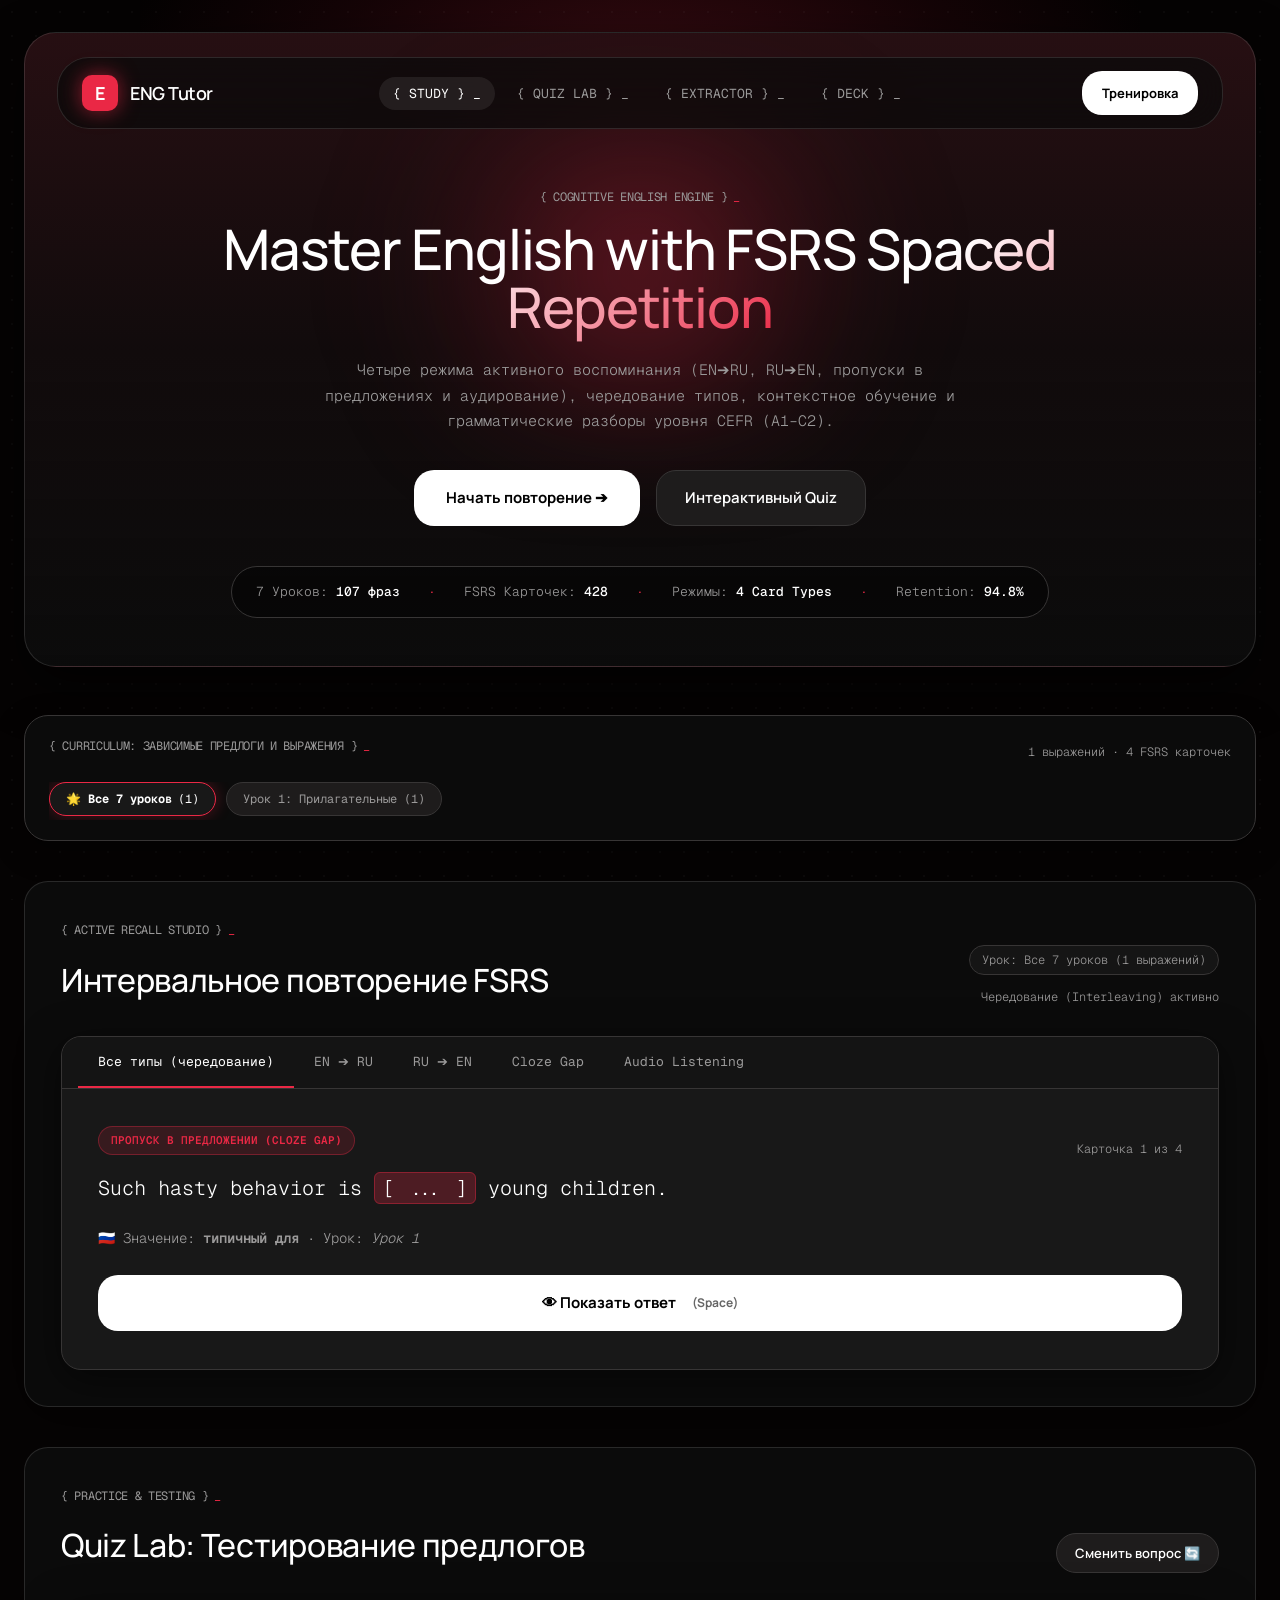
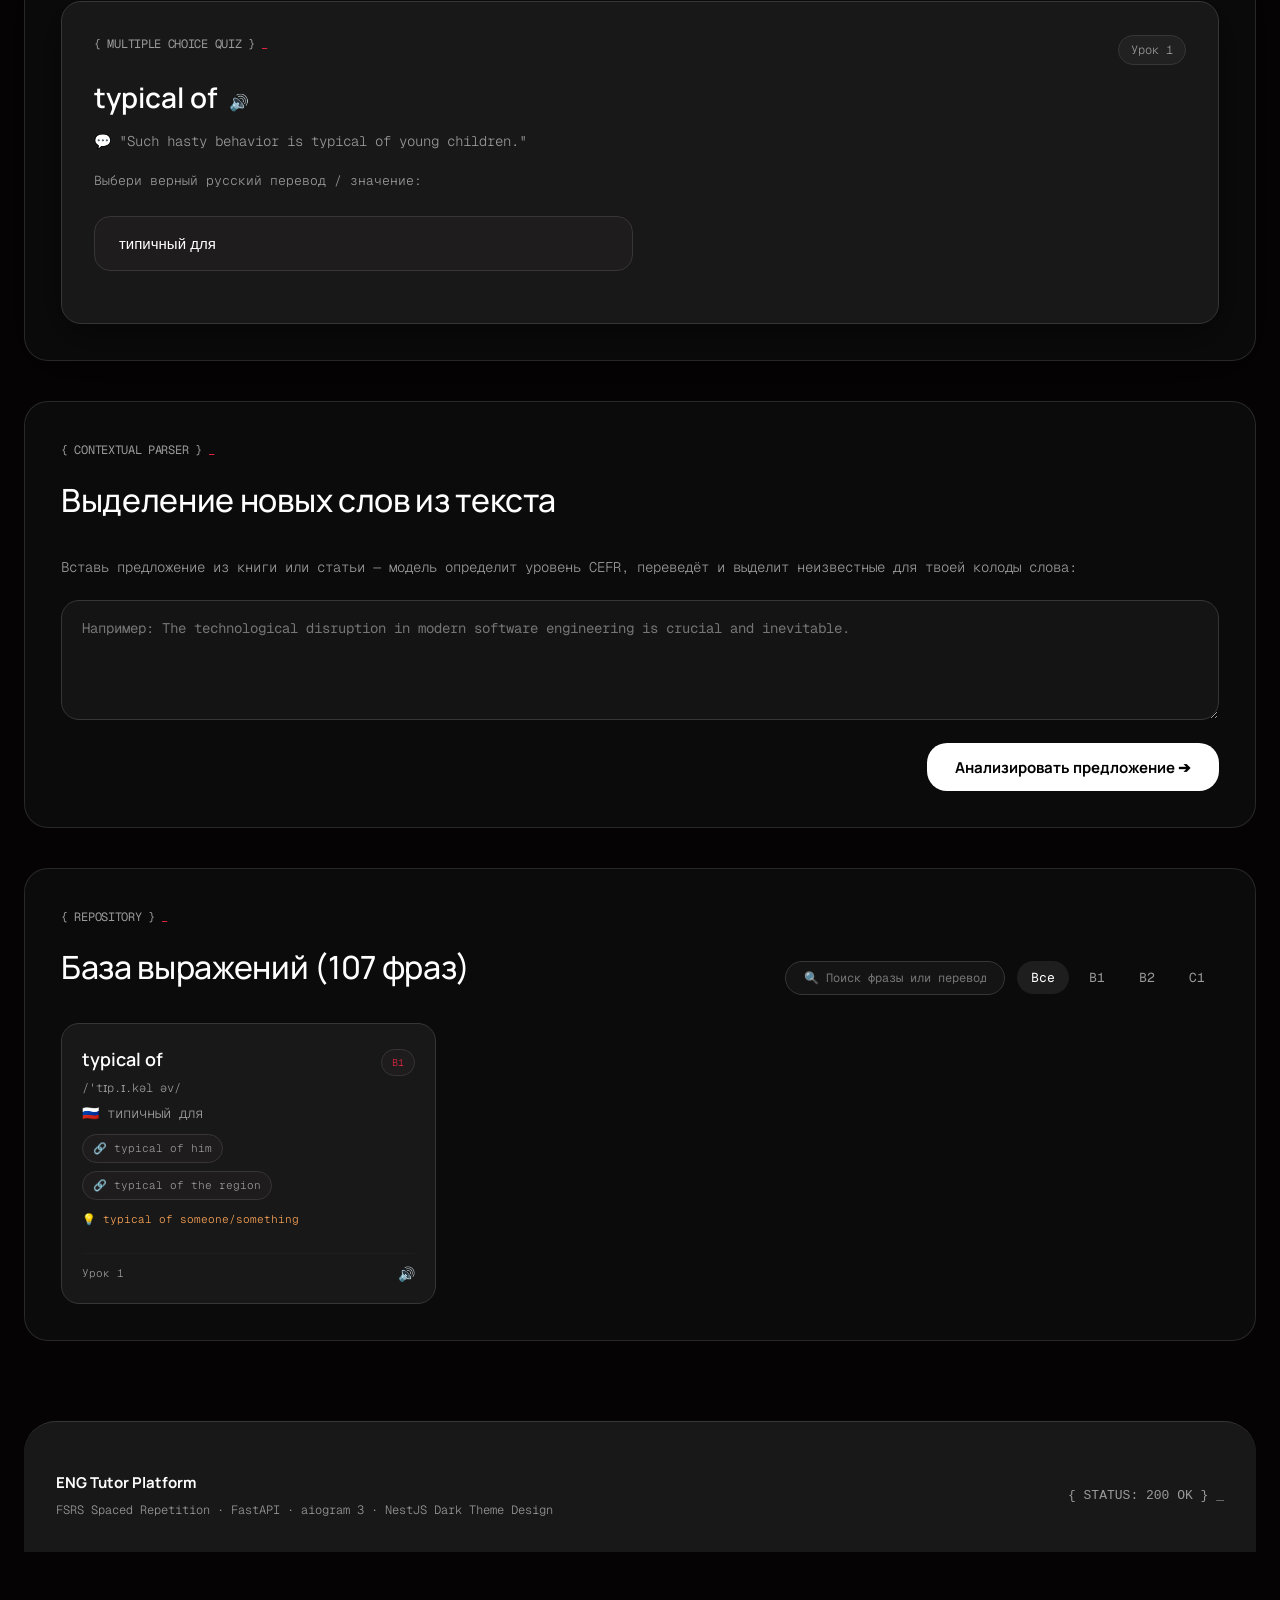
==== app/web/index.html @ 4f8806bf "feat: complete ENG Tutor platform with FSRS, NestJS UI, 7 lessons, and deployment configs" ====
<!DOCTYPE html>
<html lang="ru">
<head>
  <meta charset="UTF-8">
  <meta name="viewport" content="width=device-width, initial-scale=1.0">
  <title>ENG Tutor — Spaced Repetition & Cognitive AI</title>
  <link rel="stylesheet" href="style.css">
</head>
<body>
  <div class="noise-overlay"></div>
  <div class="ambient-glow"></div>

  <div class="page-container">
    <!-- Hero Frame -->
    <header class="hero-frame">
      <div class="hero-glow-orb"></div>

      <!-- Floating Glass Nav Bar -->
      <nav class="glass-nav">
        <a href="#" class="nav-brand">
          <div class="brand-icon">E</div>
          <span class="brand-title">ENG Tutor</span>
        </a>
        <ul class="nav-links">
          <li><button class="nav-link-btn active" onclick="scrollToSection('studySection')">{ STUDY } _</button></li>
          <li><button class="nav-link-btn" onclick="scrollToSection('quizSection')">{ QUIZ LAB } _</button></li>
          <li><button class="nav-link-btn" onclick="scrollToSection('extractorSection')">{ EXTRACTOR } _</button></li>
          <li><button class="nav-link-btn" onclick="scrollToSection('deckSection')">{ DECK } _</button></li>
        </ul>
        <a href="#studySection" class="btn-primary" style="height: 44px; padding: 0 20px; font-size: 13px;">
          Тренировка
        </a>
      </nav>

      <!-- Hero Header Content -->
      <div class="hero-content">
        <div class="eyebrow">{ COGNITIVE ENGLISH ENGINE } <span class="eyebrow-cursor">_</span></div>
        <h1 class="hero-title">
          Master English with <span>FSRS Spaced Repetition</span>
        </h1>
        <p class="hero-subtitle">
          Четыре режима активного воспоминания (EN➔RU, RU➔EN, пропуски в предложениях и аудирование), 
          чередование типов, контекстное обучение и грамматические разборы уровня CEFR (A1–C2).
        </p>

        <div class="hero-actions">
          <a href="#studySection" class="btn-primary">Начать повторение ➔</a>
          <a href="#quizSection" class="btn-secondary">Интерактивный Quiz</a>
        </div>

        <!-- Real-time Stats Ticker -->
        <div class="hero-ticker">
          <span class="ticker-item">7 Уроков: <strong>107 фраз</strong></span>
          <span class="ticker-dot">·</span>
          <span class="ticker-item">FSRS Карточек: <strong>428</strong></span>
          <span class="ticker-dot">·</span>
          <span class="ticker-item">Режимы: <strong>4 Card Types</strong></span>
          <span class="ticker-dot">·</span>
          <span class="ticker-item">Retention: <strong>94.8%</strong></span>
        </div>
      </div>
    </header>

    <!-- CURRICULUM LESSON BAR -->
    <div class="lesson-bar-container">
      <div class="lesson-bar-header">
        <span class="eyebrow">{ CURRICULUM: ЗАВИСИМЫЕ ПРЕДЛОГИ И ВЫРАЖЕНИЯ } <span class="eyebrow-cursor">_</span></span>
        <span class="lesson-bar-summary" id="lessonSummaryCount">107 выражений · 428 карточек</span>
      </div>
      <div class="lesson-pills" id="lessonPillsContainer">
        <!-- Rendered dynamically by app.js -->
      </div>
    </div>

    <!-- SECTION 1: STUDY STUDIO (FSRS Active Recall) -->
    <section id="studySection" class="section-frame">
      <div class="section-header">
        <div>
          <div class="eyebrow">{ ACTIVE RECALL STUDIO } <span class="eyebrow-cursor">_</span></div>
          <h2 class="section-title">Интервальное повторение FSRS</h2>
        </div>
        <div style="text-align: right;">
          <div id="studyCurrentLessonBadge" class="study-lesson-badge">Урок: Все 7 уроков</div>
          <div style="font-size: 12px; color: var(--pewter-text);">Чередование (Interleaving) активно</div>
        </div>
      </div>

      <div class="studio-window">
        <div class="studio-tabs">
          <button class="studio-tab active" onclick="setCardTypeFilter('ALL')">Все типы (чередование)</button>
          <button class="studio-tab" onclick="setCardTypeFilter('en_ru')">EN ➔ RU</button>
          <button class="studio-tab" onclick="setCardTypeFilter('ru_en')">RU ➔ EN</button>
          <button class="studio-tab" onclick="setCardTypeFilter('cloze')">Cloze Gap</button>
          <button class="studio-tab" onclick="setCardTypeFilter('audio')">Audio Listening</button>
        </div>

        <div class="studio-body" id="studioCardContainer">
          <!-- Rendered dynamically by app.js -->
        </div>
      </div>
    </section>

    <!-- SECTION 2: QUIZ LAB -->
    <section id="quizSection" class="section-frame">
      <div class="section-header">
        <div>
          <div class="eyebrow">{ PRACTICE & TESTING } <span class="eyebrow-cursor">_</span></div>
          <h2 class="section-title">Quiz Lab: Тестирование предлогов</h2>
        </div>
        <div style="display: flex; gap: 10px; align-items: center;">
          <button class="btn-secondary" style="height: 40px; padding: 0 18px; font-size: 13px;" onclick="loadMultipleChoiceQuiz()">
            Сменить вопрос 🔄
          </button>
        </div>
      </div>

      <div class="studio-window" style="padding: 32px;" id="quizContainer">
        <!-- Rendered dynamically by app.js -->
      </div>
    </section>

    <!-- SECTION 3: SENTENCE VOCABULARY EXTRACTOR -->
    <section id="extractorSection" class="section-frame">
      <div class="section-header">
        <div>
          <div class="eyebrow">{ CONTEXTUAL PARSER } <span class="eyebrow-cursor">_</span></div>
          <h2 class="section-title">Выделение новых слов из текста</h2>
        </div>
      </div>

      <p style="color: var(--pewter-text); margin-bottom: 20px;">
        Вставь предложение из книги или статьи — модель определит уровень CEFR, переведёт и выделит неизвестные для твоей колоды слова:
      </p>

      <textarea id="sentenceInput" class="extractor-textarea" placeholder="Например: The technological disruption in modern software engineering is crucial and inevitable."></textarea>
      
      <div style="display: flex; justify-content: flex-end;">
        <button class="btn-primary" style="height: 48px; padding: 0 28px;" onclick="analyzeSentenceInput()">
          Анализировать предложение ➔
        </button>
      </div>

      <div id="extractorResults"></div>
    </section>

    <!-- SECTION 4: VOCABULARY DECK -->
    <section id="deckSection" class="section-frame">
      <div class="section-header">
        <div>
          <div class="eyebrow">{ REPOSITORY } <span class="eyebrow-cursor">_</span></div>
          <h2 class="section-title">База выражений (107 фраз)</h2>
        </div>

        <div style="display: flex; gap: 12px; align-items: center; flex-wrap: wrap;">
          <!-- Search input -->
          <input type="text" id="deckSearchInput" class="deck-search-input" placeholder="🔍 Поиск фразы или перевода..." oninput="handleDeckSearch(this.value)">

          <!-- CEFR Filter Pills -->
          <div style="display: flex; gap: 6px;">
            <button class="nav-link-btn filter-pill active" onclick="filterDeckByLevel('ALL', this)">Все</button>
            <button class="nav-link-btn filter-pill" onclick="filterDeckByLevel('B1', this)">B1</button>
            <button class="nav-link-btn filter-pill" onclick="filterDeckByLevel('B2', this)">B2</button>
            <button class="nav-link-btn filter-pill" onclick="filterDeckByLevel('C1', this)">C1</button>
          </div>
        </div>
      </div>

      <div id="deckGrid" class="words-grid">
        <!-- Rendered dynamically by app.js -->
      </div>
    </section>

    <!-- Footer Slab -->
    <footer class="footer-slab">
      <div>
        <strong style="color: #fff; font-family: var(--font-display); font-size: 15px;">ENG Tutor Platform</strong>
        <div style="margin-top: 4px; font-size: 12px; color: var(--pewter-text);">
          FSRS Spaced Repetition · FastAPI · aiogram 3 · NestJS Dark Theme Design
        </div>
      </div>
      <div>
        <code>{ STATUS: 200 OK } _</code>
      </div>
    </footer>
  </div>

  <script src="app.js"></script>
  <script>
    function scrollToSection(id) {
      const el = document.getElementById(id);
      if (el) el.scrollIntoView({ behavior: 'smooth' });
    }
    function setCardTypeFilter(type) {
      document.querySelectorAll('.studio-tab').forEach(t => t.classList.remove('active'));
      event.target.classList.add('active');
      if (type === 'ALL') {
        studyCards = [...SAMPLE_DECK];
      } else {
        studyCards = SAMPLE_DECK.filter(c => c.card_type === type);
      }
      currentCardIndex = 0;
      isAnswerRevealed = false;
      renderCurrentCard();
    }
  </script>
</body>
</html>
---- app/web/style.css ----
@import url('https://fonts.googleapis.com/css2?family=Geist+Mono:wght@300;400;500;600&family=Manrope:wght@400;500;600;700&display=swap');

:root {
  /* Colors from NestJS Design Reference */
  --soot-canvas: #050303;
  --bone-white: #ffffff;
  --nest-crimson: #ea2845;
  --garnet-sweep: #780f20;
  --graphite-slab: #181818;
  --carbon-panel: #0b0b0b;
  --ash-seam: #1e1c1c;
  --smoke-outline: #373535;
  --smoke-outline-light: rgba(255, 255, 255, 0.12);
  --pewter-text: #9b9a9a;
  --iron-gray: #4e4e4e;
  --coral-keyword: #ff7b72;
  --amber-string: #ffa657;
  --frost-identifier: #a5d6ff;
  --emerald-success: #3fb950;

  /* Typography */
  --font-display: 'Manrope', -apple-system, BlinkMacSystemFont, 'Segoe UI', Roboto, sans-serif;
  --font-mono: 'Geist Mono', ui-monospace, SFMono-Regular, Menlo, Monaco, Consolas, monospace;

  /* Spacing & Radii */
  --radius-frame: 32px;
  --radius-card: 24px;
  --radius-btn: 20px;
  --radius-pill: 9999px;
  --radius-input: 24px;
}

* {
  box-sizing: border-box;
  margin: 0;
  padding: 0;
}

body {
  background-color: var(--soot-canvas);
  color: var(--bone-white);
  font-family: var(--font-mono);
  font-weight: 300;
  font-size: 14px;
  line-height: 1.71;
  min-height: 100vh;
  overflow-x: hidden;
  -webkit-font-smoothing: antialiased;
}

/* Background Atmosphere */
.noise-overlay {
  position: fixed;
  inset: 0;
  pointer-events: none;
  opacity: 0.04;
  background-image: radial-gradient(rgba(255,255,255,0.8) 1px, transparent 0);
  background-size: 24px 24px;
  z-index: 1;
}

.ambient-glow {
  position: fixed;
  top: -200px;
  left: 50%;
  transform: translateX(-50%);
  width: 1000px;
  height: 600px;
  background: radial-gradient(ellipse at center, rgba(234, 40, 69, 0.22) 0%, rgba(120, 15, 32, 0.14) 45%, rgba(5, 3, 3, 0) 75%);
  pointer-events: none;
  z-index: 0;
}

/* Layout Container */
.page-container {
  position: relative;
  z-index: 2;
  max-width: 1280px;
  margin: 0 auto;
  padding: 32px 24px 80px 24px;
}

/* Eyebrow pattern */
.eyebrow {
  font-family: var(--font-mono);
  font-size: 12px;
  font-weight: 400;
  letter-spacing: -0.3px;
  text-transform: uppercase;
  color: var(--pewter-text);
  margin-bottom: 12px;
  display: inline-flex;
  align-items: center;
  gap: 6px;
}

.eyebrow-cursor {
  display: inline-block;
  color: var(--nest-crimson);
  animation: blink 1.2s infinite;
}

@keyframes blink {
  0%, 49% { opacity: 1; }
  50%, 100% { opacity: 0; }
}

/* Hero Frame */
.hero-frame {
  position: relative;
  border-radius: var(--radius-frame);
  border: 1px solid var(--smoke-outline-light);
  background: linear-gradient(180deg, rgba(234, 40, 69, 0.12) 0%, rgba(120, 15, 32, 0.06) 50%, rgba(11, 11, 11, 0.8) 100%), var(--carbon-panel);
  padding: 24px 32px 48px 32px;
  margin-bottom: 48px;
  overflow: hidden;
  box-shadow: 0 20px 50px rgba(0, 0, 0, 0.6);
}

.hero-glow-orb {
  position: absolute;
  top: 10%;
  left: 50%;
  transform: translateX(-50%);
  width: 600px;
  height: 350px;
  background: radial-gradient(circle, rgba(234, 40, 69, 0.35) 0%, rgba(120, 15, 32, 0.15) 50%, transparent 75%);
  filter: blur(50px);
  pointer-events: none;
}

/* Floating Glass Nav */
.glass-nav {
  display: flex;
  align-items: center;
  justify-content: space-between;
  height: 72px;
  padding: 0 24px;
  background: rgba(11, 11, 11, 0.7);
  backdrop-filter: blur(20px);
  border: 1px solid var(--smoke-outline-light);
  border-radius: var(--radius-frame);
  margin-bottom: 56px;
  position: relative;
  z-index: 10;
}

.nav-brand {
  display: flex;
  align-items: center;
  gap: 12px;
  text-decoration: none;
  color: var(--bone-white);
}

.brand-icon {
  width: 36px;
  height: 36px;
  background: var(--nest-crimson);
  border-radius: 10px;
  display: flex;
  align-items: center;
  justify-content: center;
  font-family: var(--font-display);
  font-weight: 700;
  font-size: 18px;
  color: var(--bone-white);
  box-shadow: 0 0 20px rgba(234, 40, 69, 0.6);
}

.brand-title {
  font-family: var(--font-display);
  font-weight: 600;
  font-size: 18px;
  letter-spacing: -0.5px;
}

.nav-links {
  display: flex;
  align-items: center;
  gap: 8px;
  list-style: none;
}

.nav-link-btn {
  background: transparent;
  border: none;
  color: var(--pewter-text);
  font-family: var(--font-mono);
  font-size: 13px;
  padding: 8px 14px;
  border-radius: var(--radius-btn);
  cursor: pointer;
  transition: all 0.2s ease;
}

.nav-link-btn:hover,
.nav-link-btn.active {
  color: var(--bone-white);
  background: rgba(255, 255, 255, 0.08);
}

/* Hero Content */
.hero-content {
  text-align: center;
  max-width: 860px;
  margin: 0 auto;
  position: relative;
  z-index: 5;
}

.hero-title {
  font-family: var(--font-display);
  font-size: 56px;
  font-weight: 500;
  line-height: 1.05;
  letter-spacing: -0.02em;
  color: var(--bone-white);
  margin-bottom: 20px;
}

.hero-title span {
  background: linear-gradient(135deg, #ffffff 40%, var(--nest-crimson) 100%);
  -webkit-background-clip: text;
  -webkit-text-fill-color: transparent;
}

.hero-subtitle {
  font-size: 15px;
  color: var(--pewter-text);
  line-height: 1.7;
  margin-bottom: 36px;
  max-width: 680px;
  margin-left: auto;
  margin-right: auto;
}

.hero-actions {
  display: flex;
  align-items: center;
  justify-content: center;
  gap: 16px;
  margin-bottom: 40px;
}

/* Buttons */
.btn-primary {
  display: inline-flex;
  align-items: center;
  justify-content: center;
  gap: 8px;
  height: 56px;
  padding: 0 32px;
  background-color: var(--bone-white);
  color: #000000;
  font-family: var(--font-display);
  font-weight: 700;
  font-size: 15px;
  border-radius: var(--radius-btn);
  border: none;
  cursor: pointer;
  transition: transform 0.15s ease, box-shadow 0.2s ease;
  text-decoration: none;
}

.btn-primary:hover {
  transform: scale(0.98);
  box-shadow: 0 0 30px rgba(255, 255, 255, 0.3);
}

.btn-secondary {
  display: inline-flex;
  align-items: center;
  justify-content: center;
  gap: 8px;
  height: 56px;
  padding: 0 28px;
  background-color: var(--ash-seam);
  color: var(--bone-white);
  font-family: var(--font-display);
  font-weight: 600;
  font-size: 15px;
  border-radius: var(--radius-btn);
  border: 1px solid var(--smoke-outline);
  cursor: pointer;
  transition: background 0.2s ease;
  text-decoration: none;
}

.btn-secondary:hover {
  background-color: #282525;
}

/* Hero Stats Ticker */
.hero-ticker {
  display: flex;
  align-items: center;
  justify-content: center;
  gap: 28px;
  padding: 14px 24px;
  background: rgba(0, 0, 0, 0.4);
  border: 1px solid var(--smoke-outline);
  border-radius: var(--radius-pill);
  font-size: 13px;
  color: var(--pewter-text);
  width: fit-content;
  margin: 0 auto;
}

.ticker-item strong {
  color: var(--bone-white);
  font-weight: 500;
}

.ticker-dot {
  color: var(--nest-crimson);
}

/* Main Section Frame */
.section-frame {
  background: var(--carbon-panel);
  border: 1px solid var(--smoke-outline-light);
  border-radius: var(--radius-card);
  padding: 36px;
  margin-bottom: 40px;
  position: relative;
}

.section-header {
  margin-bottom: 28px;
  display: flex;
  align-items: flex-end;
  justify-content: space-between;
}

.section-title {
  font-family: var(--font-display);
  font-size: 32px;
  font-weight: 500;
  letter-spacing: -0.01em;
  color: var(--bone-white);
}

/* Learning Studio / Syntax Window style */
.studio-window {
  background: var(--graphite-slab);
  border: 1px solid var(--smoke-outline);
  border-radius: 20px;
  overflow: hidden;
  box-shadow: 0 10px 40px rgba(0, 0, 0, 0.5);
  position: relative;
}

.studio-tabs {
  display: flex;
  background: #141414;
  border-bottom: 1px solid var(--smoke-outline);
  padding: 0 16px;
}

.studio-tab {
  padding: 16px 20px;
  background: transparent;
  border: none;
  font-family: var(--font-mono);
  font-size: 13px;
  color: var(--pewter-text);
  cursor: pointer;
  border-bottom: 2px solid transparent;
  transition: all 0.2s ease;
}

.studio-tab.active {
  color: var(--bone-white);
  border-bottom-color: var(--nest-crimson);
}

.studio-body {
  padding: 36px;
  min-height: 280px;
  display: flex;
  flex-direction: column;
  justify-content: center;
}

.card-type-badge {
  display: inline-flex;
  align-items: center;
  gap: 6px;
  background: rgba(234, 40, 69, 0.15);
  border: 1px solid rgba(234, 40, 69, 0.35);
  color: var(--nest-crimson);
  font-size: 11px;
  font-weight: 600;
  padding: 4px 12px;
  border-radius: var(--radius-pill);
  text-transform: uppercase;
  margin-bottom: 18px;
  width: fit-content;
}

.card-sentence-prompt {
  font-size: 20px;
  line-height: 1.5;
  color: var(--bone-white);
  margin-bottom: 24px;
}

.card-sentence-prompt mark {
  background: rgba(234, 40, 69, 0.25);
  color: var(--bone-white);
  padding: 2px 8px;
  border-radius: 6px;
  border: 1px solid rgba(234, 40, 69, 0.4);
}

.card-hint {
  color: var(--pewter-text);
  font-size: 14px;
  margin-bottom: 24px;
}

.card-answer-box {
  background: rgba(255, 255, 255, 0.03);
  border: 1px solid var(--smoke-outline);
  border-radius: 16px;
  padding: 24px;
  margin-top: 24px;
  animation: fadeIn 0.3s ease;
}

@keyframes fadeIn {
  from { opacity: 0; transform: translateY(8px); }
  to { opacity: 1; transform: translateY(0); }
}

.word-highlight {
  font-family: var(--font-display);
  font-size: 28px;
  font-weight: 600;
  color: var(--bone-white);
}

.word-transcription {
  color: var(--pewter-text);
  font-family: var(--font-mono);
  font-size: 15px;
  margin-left: 12px;
}

.word-translation-lg {
  font-size: 20px;
  font-weight: 500;
  color: var(--emerald-success);
  margin: 10px 0 16px 0;
}

.pill-tags {
  display: flex;
  flex-wrap: wrap;
  gap: 8px;
  margin: 12px 0;
}

.pill-tag {
  background: var(--ash-seam);
  border: 1px solid var(--smoke-outline);
  padding: 4px 10px;
  border-radius: var(--radius-pill);
  font-size: 12px;
  color: var(--pewter-text);
}

/* FSRS Rating Buttons Grid */
.rating-buttons-grid {
  display: grid;
  grid-template-columns: repeat(4, 1fr);
  gap: 12px;
  margin-top: 24px;
}

.btn-rating {
  padding: 14px 12px;
  background: var(--ash-seam);
  border: 1px solid var(--smoke-outline);
  border-radius: 14px;
  color: var(--bone-white);
  cursor: pointer;
  text-align: center;
  transition: all 0.15s ease;
  font-family: var(--font-mono);
}

.btn-rating:hover {
  background: #2a2626;
  border-color: rgba(255, 255, 255, 0.3);
}

.btn-rating .label {
  font-weight: 600;
  font-size: 13px;
  display: block;
  margin-bottom: 4px;
}

.btn-rating .interval {
  font-size: 11px;
  color: var(--pewter-text);
}

.btn-again { border-left: 3px solid #ff7b72; }
.btn-hard { border-left: 3px solid #ffa657; }
.btn-good { border-left: 3px solid #79c0ff; }
.btn-easy { border-left: 3px solid var(--emerald-success); }

/* Quiz Lab Component */
.quiz-options-grid {
  display: grid;
  grid-template-columns: 1fr 1fr;
  gap: 14px;
  margin-top: 24px;
}

.quiz-option-card {
  background: var(--ash-seam);
  border: 1px solid var(--smoke-outline);
  border-radius: 16px;
  padding: 18px 24px;
  cursor: pointer;
  font-size: 15px;
  color: var(--bone-white);
  transition: all 0.2s ease;
  text-align: left;
}

.quiz-option-card:hover {
  background: #282424;
  border-color: rgba(255, 255, 255, 0.25);
}

.quiz-option-card.correct {
  background: rgba(63, 185, 80, 0.15);
  border-color: var(--emerald-success);
  color: #7ee787;
}

.quiz-option-card.wrong {
  background: rgba(234, 40, 69, 0.15);
  border-color: var(--nest-crimson);
  color: #ff7b72;
}

/* Scramble Chips */
.scramble-chips-pool {
  display: flex;
  flex-wrap: wrap;
  gap: 10px;
  padding: 20px;
  background: #141414;
  border-radius: 16px;
  border: 1px dashed var(--smoke-outline);
  margin-bottom: 20px;
}

.scramble-chip {
  padding: 8px 16px;
  background: var(--ash-seam);
  border: 1px solid var(--smoke-outline);
  border-radius: 12px;
  cursor: pointer;
  font-family: var(--font-mono);
  font-size: 14px;
  color: var(--bone-white);
  transition: all 0.15s ease;
}

.scramble-chip:hover {
  background: rgba(255, 255, 255, 0.1);
}

.scramble-chip.used {
  opacity: 0.3;
  pointer-events: none;
}

/* Sentence Extractor Input */
.extractor-textarea {
  width: 100%;
  height: 120px;
  background: #141414;
  border: 1px solid var(--smoke-outline);
  border-radius: 18px;
  padding: 18px 20px;
  color: var(--bone-white);
  font-family: var(--font-mono);
  font-size: 14px;
  resize: vertical;
  outline: none;
  margin-bottom: 16px;
}

.extractor-textarea:focus {
  border-color: var(--nest-crimson);
}

/* Vocabulary Grid */
.words-grid {
  display: grid;
  grid-template-columns: repeat(auto-fill, minmax(280px, 1fr));
  gap: 16px;
  margin-top: 20px;
}

.word-card {
  background: var(--graphite-slab);
  border: 1px solid var(--smoke-outline);
  border-radius: 18px;
  padding: 20px;
  display: flex;
  flex-direction: column;
  justify-content: space-between;
  transition: transform 0.15s ease, border-color 0.2s ease;
}

.word-card:hover {
  transform: translateY(-2px);
  border-color: rgba(255, 255, 255, 0.25);
}

.word-card-top {
  margin-bottom: 12px;
}

.word-card-lemma {
  font-family: var(--font-display);
  font-size: 18px;
  font-weight: 600;
  color: var(--bone-white);
}

.word-card-ru {
  font-size: 14px;
  color: var(--pewter-text);
  margin-top: 4px;
}

.word-card-meta {
  display: flex;
  align-items: center;
  justify-content: space-between;
  font-size: 11px;
  color: var(--pewter-text);
  border-top: 1px solid var(--ash-seam);
  padding-top: 10px;
  margin-top: 14px;
}

/* Footer Slab */
.footer-slab {
  background: var(--graphite-slab);
  border-top: 1px solid var(--smoke-outline);
  border-radius: 32px 32px 0 0;
  padding: 48px 32px 32px 32px;
  margin-top: 80px;
  display: flex;
  align-items: center;
  justify-content: space-between;
  font-size: 13px;
  color: var(--pewter-text);
}

/* Lesson Curriculum Bar */
.lesson-bar-container {
  background: rgba(14, 13, 13, 0.85);
  backdrop-filter: blur(12px);
  border: 1px solid var(--smoke-outline);
  border-radius: 24px;
  padding: 20px 24px;
  margin-bottom: 40px;
  position: relative;
  box-shadow: 0 10px 30px rgba(0, 0, 0, 0.4);
}

.lesson-bar-header {
  display: flex;
  align-items: center;
  justify-content: space-between;
  margin-bottom: 14px;
}

.lesson-bar-summary {
  font-size: 12px;
  color: var(--pewter-text);
  font-family: var(--font-mono);
}

.lesson-pills {
  display: flex;
  gap: 10px;
  overflow-x: auto;
  padding-bottom: 4px;
  scrollbar-width: thin;
  scrollbar-color: var(--smoke-outline) transparent;
}

.lesson-pills::-webkit-scrollbar {
  height: 4px;
}
.lesson-pills::-webkit-scrollbar-thumb {
  background: var(--smoke-outline);
  border-radius: 4px;
}

.lesson-pill {
  background: var(--ash-seam);
  border: 1px solid var(--smoke-outline);
  border-radius: var(--radius-pill);
  color: var(--pewter-text);
  font-family: var(--font-mono);
  font-size: 12px;
  padding: 8px 16px;
  cursor: pointer;
  white-space: nowrap;
  transition: all 0.2s ease;
  display: inline-flex;
  align-items: center;
  gap: 6px;
}

.lesson-pill:hover {
  background: #252222;
  color: var(--bone-white);
  border-color: rgba(255, 255, 255, 0.25);
}

.lesson-pill.active {
  background: #181818;
  color: var(--bone-white);
  border-color: var(--nest-crimson);
  box-shadow: 0 0 16px rgba(234, 40, 69, 0.3);
}

.study-lesson-badge {
  display: inline-flex;
  align-items: center;
  gap: 6px;
  font-size: 12px;
  color: var(--pewter-text);
  background: rgba(255, 255, 255, 0.04);
  border: 1px solid var(--smoke-outline);
  padding: 4px 12px;
  border-radius: var(--radius-pill);
  margin-bottom: 12px;
}

.deck-search-input {
  background: #141414;
  border: 1px solid var(--smoke-outline);
  border-radius: var(--radius-pill);
  padding: 8px 18px;
  color: var(--bone-white);
  font-family: var(--font-mono);
  font-size: 12px;
  outline: none;
  width: 220px;
  transition: border-color 0.2s ease;
}

.deck-search-input:focus {
  border-color: var(--nest-crimson);
}

/* Responsive */
@media (max-width: 768px) {
  .hero-title { font-size: 36px; }
  .rating-buttons-grid { grid-template-columns: 1fr 1fr; }
  .quiz-options-grid { grid-template-columns: 1fr; }
  .hero-ticker { flex-direction: column; gap: 8px; border-radius: 16px; }
  .glass-nav { height: auto; padding: 16px; flex-direction: column; gap: 16px; }
}
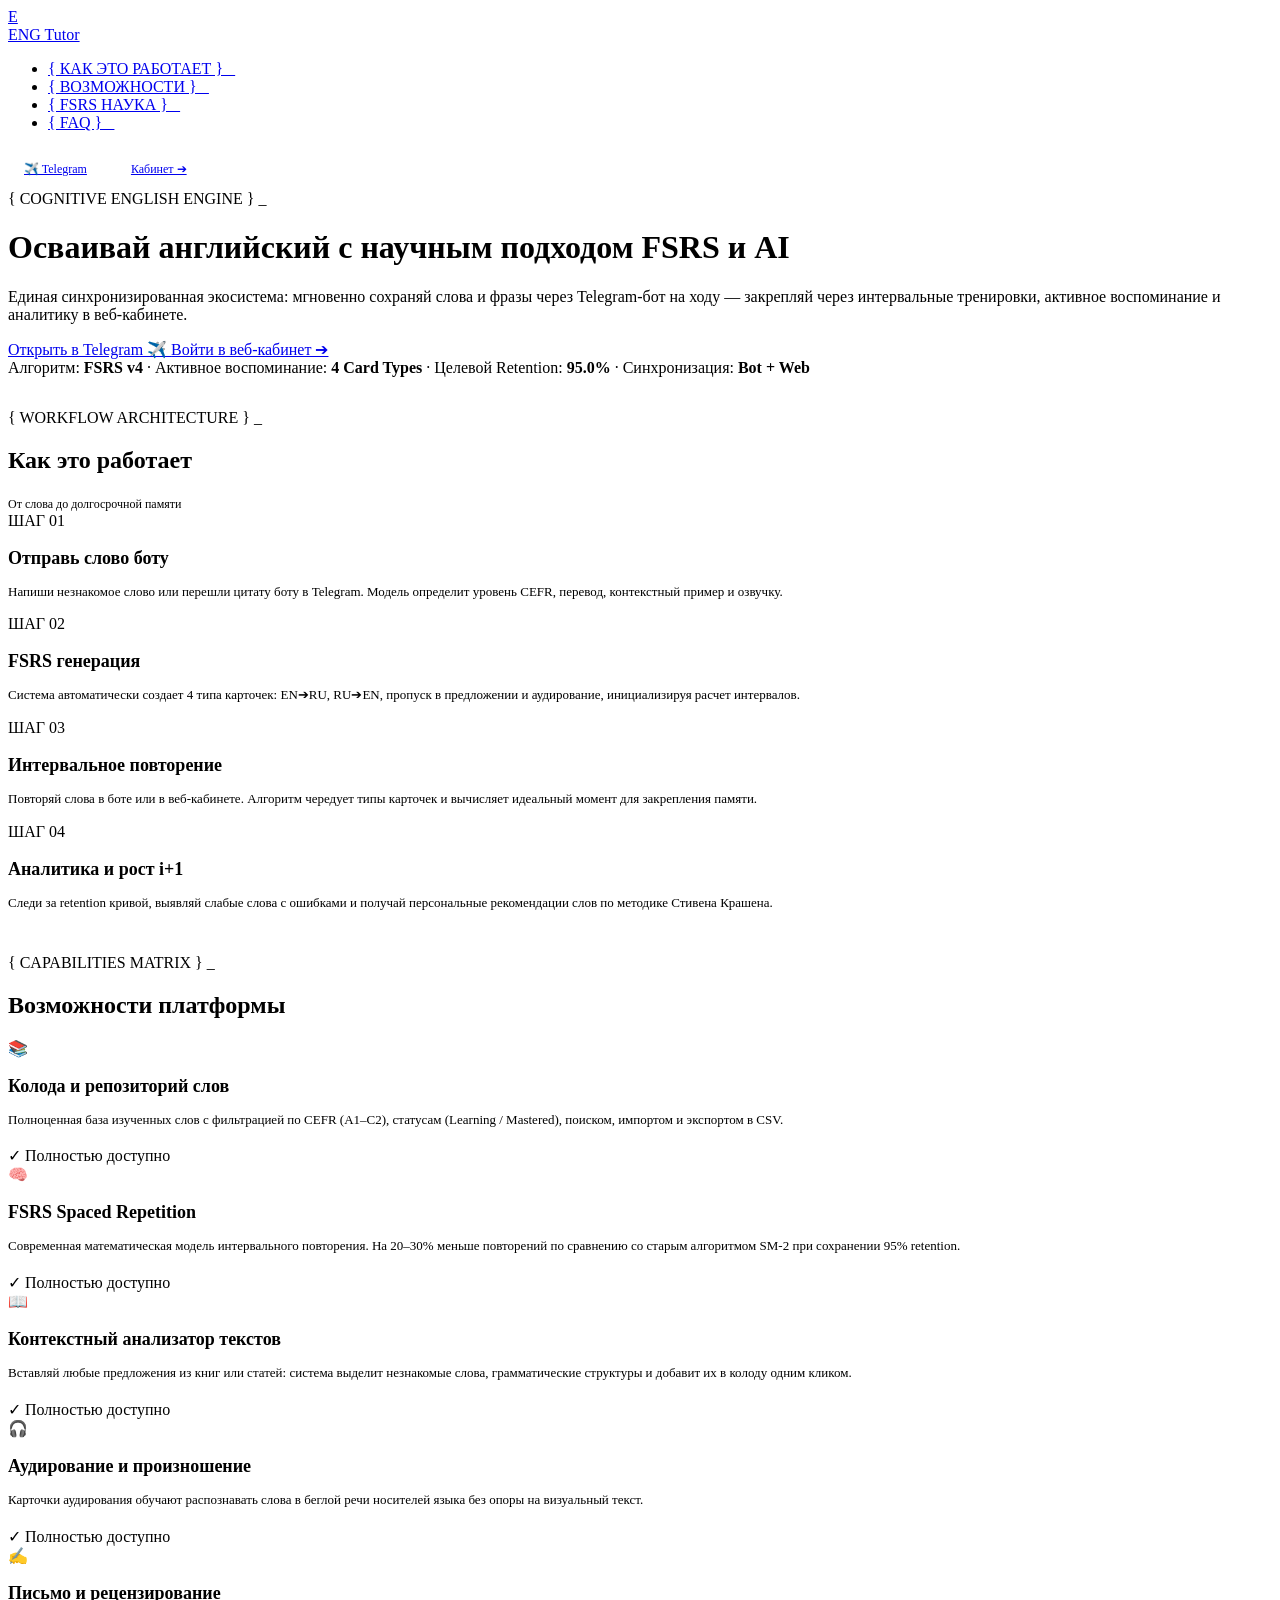
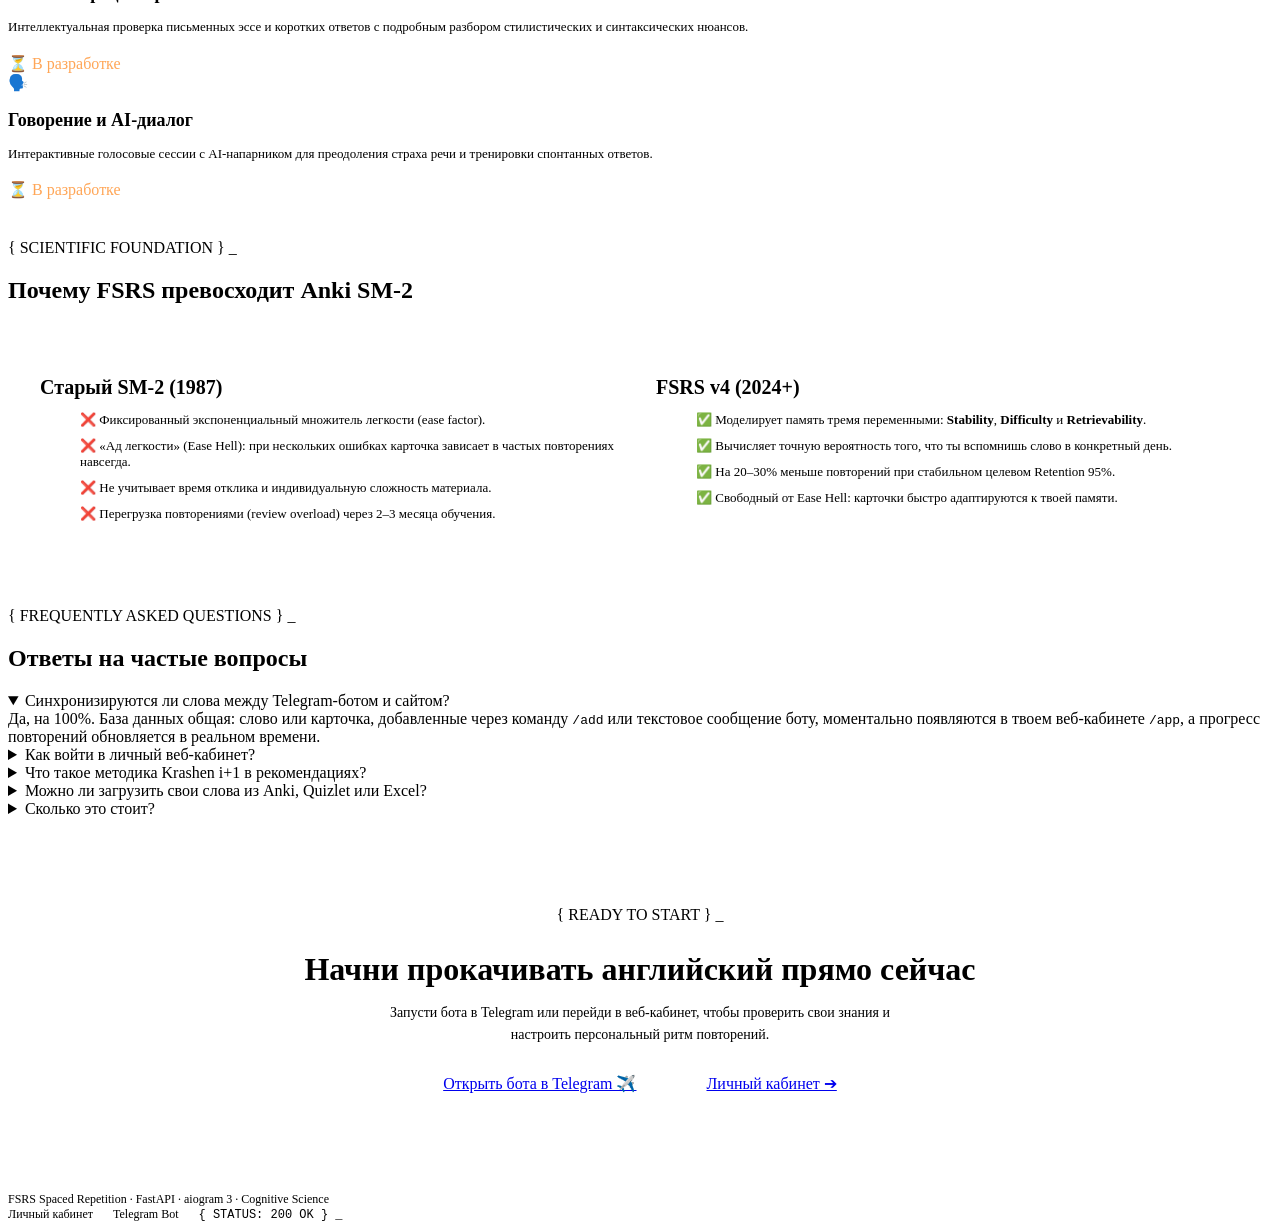
==== commit ab35748c: "feat(step7): build public landing on / and archive legacy lexicon.html" ====
--- a/app/web/index.html
+++ b/app/web/index.html
@@ -2,171 +2,330 @@
 <html lang="ru">
 <head>
   <meta charset="UTF-8">
-  <meta name="viewport" content="width=device-width, initial-scale=1.0">
-  <title>ENG Tutor — Spaced Repetition & Cognitive AI</title>
-  <link rel="stylesheet" href="style.css">
+  <meta name="viewport" content="width=device-width, initial-scale=1.0, maximum-scale=5.0">
+  
+  <title>ENG Tutor — FSRS Интервальное повторение и AI для изучения английского</title>
+  <meta name="description" content="Умная система изучения английского языка: синхронизированный Telegram-бот и веб-кабинет на базе научно доказанного алгоритма FSRS, активного воспоминания и персонализированных рекомендаций CEFR.">
+  <meta name="keywords" content="английский язык, интервальное повторение, FSRS, anki, telegram бот, изучение слов, cefr, active recall">
+  <meta name="author" content="ENG Tutor Team">
+
+  <!-- Open Graph / Facebook -->
+  <meta property="og:type" content="website">
+  <meta property="og:url" content="https://eng-tutor.onrender.com/">
+  <meta property="og:title" content="ENG Tutor — FSRS Spaced Repetition & Cognitive AI">
+  <meta property="og:description" content="Умный Telegram-бот и веб-кабинет для освоения английского языка: 4 типа карточек, алгоритм FSRS, анализ текстов и персональная аналитика.">
+  <meta property="og:image" content="https://raw.githubusercontent.com/zxcasd112/eng/main/assets/og-preview.png">
+
+  <!-- Twitter -->
+  <meta property="twitter:card" content="summary_large_image">
+  <meta property="twitter:title" content="ENG Tutor — FSRS Spaced Repetition & Cognitive AI">
+  <meta property="twitter:description" content="Умный Telegram-бот и веб-кабинет для освоения английского: интервальное повторение FSRS и персональные рекомендации.">
+
+  <!-- Favicon -->
+  <link rel="icon" href="data:image/svg+xml,<svg xmlns=%22http://www.w3.org/2000/svg%22 viewBox=%220 0 100 100%22><text y=%22.9em%22 font-size=%2290%22>⚡</text></svg>">
+  <link rel="stylesheet" href="/style.css">
 </head>
 <body>
   <div class="noise-overlay"></div>
   <div class="ambient-glow"></div>
 
   <div class="page-container">
-    <!-- Hero Frame -->
-    <header class="hero-frame">
+    <!-- Header / Glass Nav -->
+    <header class="hero-frame" style="margin-bottom: 32px;">
       <div class="hero-glow-orb"></div>
 
-      <!-- Floating Glass Nav Bar -->
       <nav class="glass-nav">
-        <a href="#" class="nav-brand">
+        <a href="/" class="nav-brand">
           <div class="brand-icon">E</div>
           <span class="brand-title">ENG Tutor</span>
         </a>
+
         <ul class="nav-links">
-          <li><button class="nav-link-btn active" onclick="scrollToSection('studySection')">{ STUDY } _</button></li>
-          <li><button class="nav-link-btn" onclick="scrollToSection('quizSection')">{ QUIZ LAB } _</button></li>
-          <li><button class="nav-link-btn" onclick="scrollToSection('extractorSection')">{ EXTRACTOR } _</button></li>
-          <li><button class="nav-link-btn" onclick="scrollToSection('deckSection')">{ DECK } _</button></li>
+          <li><a href="#how-it-works" class="nav-link-btn">{ КАК ЭТО РАБОТАЕТ } _</a></li>
+          <li><a href="#features" class="nav-link-btn">{ ВОЗМОЖНОСТИ } _</a></li>
+          <li><a href="#methodology" class="nav-link-btn">{ FSRS НАУКА } _</a></li>
+          <li><a href="#faq" class="nav-link-btn">{ FAQ } _</a></li>
         </ul>
-        <a href="#studySection" class="btn-primary" style="height: 44px; padding: 0 20px; font-size: 13px;">
-          Тренировка
-        </a>
+
+        <div style="display: flex; gap: 10px; align-items: center;">
+          <a href="https://t.me/ENG_Tutor_FSRS_bot" target="_blank" rel="noopener noreferrer" class="btn-secondary" style="height: 42px; padding: 0 16px; font-size: 12px; display: inline-flex; align-items: center; gap: 6px;">
+            <span>✈️ Telegram</span>
+          </a>
+          <a href="/app" class="btn-primary" style="height: 42px; padding: 0 18px; font-size: 12px; display: inline-flex; align-items: center;">
+            Кабинет ➔
+          </a>
+        </div>
       </nav>
 
       <!-- Hero Header Content -->
       <div class="hero-content">
         <div class="eyebrow">{ COGNITIVE ENGLISH ENGINE } <span class="eyebrow-cursor">_</span></div>
         <h1 class="hero-title">
-          Master English with <span>FSRS Spaced Repetition</span>
+          Осваивай английский с научным подходом <span>FSRS и AI</span>
         </h1>
         <p class="hero-subtitle">
-          Четыре режима активного воспоминания (EN➔RU, RU➔EN, пропуски в предложениях и аудирование), 
-          чередование типов, контекстное обучение и грамматические разборы уровня CEFR (A1–C2).
+          Единая синхронизированная экосистема: мгновенно сохраняй слова и фразы через Telegram-бот на ходу — закрепляй через интервальные тренировки, активное воспоминание и аналитику в веб-кабинете.
         </p>
 
         <div class="hero-actions">
-          <a href="#studySection" class="btn-primary">Начать повторение ➔</a>
-          <a href="#quizSection" class="btn-secondary">Интерактивный Quiz</a>
+          <a href="https://t.me/ENG_Tutor_FSRS_bot" target="_blank" rel="noopener noreferrer" class="btn-primary">
+            Открыть в Telegram ✈️
+          </a>
+          <a href="/app" class="btn-secondary">
+            Войти в веб-кабинет ➔
+          </a>
         </div>
 
         <!-- Real-time Stats Ticker -->
         <div class="hero-ticker">
-          <span class="ticker-item">7 Уроков: <strong>107 фраз</strong></span>
+          <span class="ticker-item">Алгоритм: <strong>FSRS v4</strong></span>
           <span class="ticker-dot">·</span>
-          <span class="ticker-item">FSRS Карточек: <strong>428</strong></span>
+          <span class="ticker-item">Активное воспоминание: <strong>4 Card Types</strong></span>
           <span class="ticker-dot">·</span>
-          <span class="ticker-item">Режимы: <strong>4 Card Types</strong></span>
+          <span class="ticker-item">Целевой Retention: <strong>95.0%</strong></span>
           <span class="ticker-dot">·</span>
-          <span class="ticker-item">Retention: <strong>94.8%</strong></span>
+          <span class="ticker-item">Синхронизация: <strong>Bot + Web</strong></span>
         </div>
       </div>
     </header>
 
-    <!-- CURRICULUM LESSON BAR -->
-    <div class="lesson-bar-container">
-      <div class="lesson-bar-header">
-        <span class="eyebrow">{ CURRICULUM: ЗАВИСИМЫЕ ПРЕДЛОГИ И ВЫРАЖЕНИЯ } <span class="eyebrow-cursor">_</span></span>
-        <span class="lesson-bar-summary" id="lessonSummaryCount">107 выражений · 428 карточек</span>
-      </div>
-      <div class="lesson-pills" id="lessonPillsContainer">
-        <!-- Rendered dynamically by app.js -->
-      </div>
-    </div>
-
-    <!-- SECTION 1: STUDY STUDIO (FSRS Active Recall) -->
-    <section id="studySection" class="section-frame">
+    <!-- SECTION: HOW IT WORKS -->
+    <section id="how-it-works" class="section-frame" style="margin-bottom: 40px;">
       <div class="section-header">
         <div>
-          <div class="eyebrow">{ ACTIVE RECALL STUDIO } <span class="eyebrow-cursor">_</span></div>
-          <h2 class="section-title">Интервальное повторение FSRS</h2>
-        </div>
-        <div style="text-align: right;">
-          <div id="studyCurrentLessonBadge" class="study-lesson-badge">Урок: Все 7 уроков</div>
-          <div style="font-size: 12px; color: var(--pewter-text);">Чередование (Interleaving) активно</div>
-        </div>
-      </div>
-
-      <div class="studio-window">
-        <div class="studio-tabs">
-          <button class="studio-tab active" onclick="setCardTypeFilter('ALL')">Все типы (чередование)</button>
-          <button class="studio-tab" onclick="setCardTypeFilter('en_ru')">EN ➔ RU</button>
-          <button class="studio-tab" onclick="setCardTypeFilter('ru_en')">RU ➔ EN</button>
-          <button class="studio-tab" onclick="setCardTypeFilter('cloze')">Cloze Gap</button>
-          <button class="studio-tab" onclick="setCardTypeFilter('audio')">Audio Listening</button>
-        </div>
-
-        <div class="studio-body" id="studioCardContainer">
-          <!-- Rendered dynamically by app.js -->
-        </div>
-      </div>
-    </section>
-
-    <!-- SECTION 2: QUIZ LAB -->
-    <section id="quizSection" class="section-frame">
+          <div class="eyebrow">{ WORKFLOW ARCHITECTURE } <span class="eyebrow-cursor">_</span></div>
+          <h2 class="section-title">Как это работает</h2>
+        </div>
+        <div>
+          <span style="font-size: 12px; color: var(--pewter-text);">От слова до долгосрочной памяти</span>
+        </div>
+      </div>
+
+      <div class="landing-grid-4">
+        <div class="step-card">
+          <div class="step-num">ШАГ 01</div>
+          <h3 style="font-family: var(--font-display); font-size: 18px; margin-bottom: 10px;">Отправь слово боту</h3>
+          <p style="color: var(--pewter-text); font-size: 13px; line-height: 1.6;">
+            Напиши незнакомое слово или перешли цитату боту в Telegram. Модель определит уровень CEFR, перевод, контекстный пример и озвучку.
+          </p>
+        </div>
+
+        <div class="step-card">
+          <div class="step-num">ШАГ 02</div>
+          <h3 style="font-family: var(--font-display); font-size: 18px; margin-bottom: 10px;">FSRS генерация</h3>
+          <p style="color: var(--pewter-text); font-size: 13px; line-height: 1.6;">
+            Система автоматически создает 4 типа карточек: EN➔RU, RU➔EN, пропуск в предложении и аудирование, инициализируя расчет интервалов.
+          </p>
+        </div>
+
+        <div class="step-card">
+          <div class="step-num">ШАГ 03</div>
+          <h3 style="font-family: var(--font-display); font-size: 18px; margin-bottom: 10px;">Интервальное повторение</h3>
+          <p style="color: var(--pewter-text); font-size: 13px; line-height: 1.6;">
+            Повторяй слова в боте или в веб-кабинете. Алгоритм чередует типы карточек и вычисляет идеальный момент для закрепления памяти.
+          </p>
+        </div>
+
+        <div class="step-card">
+          <div class="step-num">ШАГ 04</div>
+          <h3 style="font-family: var(--font-display); font-size: 18px; margin-bottom: 10px;">Аналитика и рост i+1</h3>
+          <p style="color: var(--pewter-text); font-size: 13px; line-height: 1.6;">
+            Следи за retention кривой, выявляй слабые слова с ошибками и получай персональные рекомендации слов по методике Стивена Крашена.
+          </p>
+        </div>
+      </div>
+    </section>
+
+    <!-- SECTION: FEATURES -->
+    <section id="features" class="section-frame" style="margin-bottom: 40px;">
       <div class="section-header">
         <div>
-          <div class="eyebrow">{ PRACTICE & TESTING } <span class="eyebrow-cursor">_</span></div>
-          <h2 class="section-title">Quiz Lab: Тестирование предлогов</h2>
-        </div>
-        <div style="display: flex; gap: 10px; align-items: center;">
-          <button class="btn-secondary" style="height: 40px; padding: 0 18px; font-size: 13px;" onclick="loadMultipleChoiceQuiz()">
-            Сменить вопрос 🔄
-          </button>
-        </div>
-      </div>
-
-      <div class="studio-window" style="padding: 32px;" id="quizContainer">
-        <!-- Rendered dynamically by app.js -->
-      </div>
-    </section>
-
-    <!-- SECTION 3: SENTENCE VOCABULARY EXTRACTOR -->
-    <section id="extractorSection" class="section-frame">
+          <div class="eyebrow">{ CAPABILITIES MATRIX } <span class="eyebrow-cursor">_</span></div>
+          <h2 class="section-title">Возможности платформы</h2>
+        </div>
+      </div>
+
+      <div class="landing-grid-3">
+        <!-- 1. Dictionary -->
+        <div class="feature-card">
+          <div>
+            <div class="feature-icon">📚</div>
+            <h3 style="font-family: var(--font-display); font-size: 18px; margin-bottom: 8px;">Колода и репозиторий слов</h3>
+            <p style="color: var(--pewter-text); font-size: 13px; line-height: 1.6; margin-bottom: 16px;">
+              Полноценная база изученных слов с фильтрацией по CEFR (A1–C2), статусам (Learning / Mastered), поиском, импортом и экспортом в CSV.
+            </p>
+          </div>
+          <div>
+            <span class="pill-tag" style="color: var(--emerald-success); border-color: rgba(63,185,80,0.3);">✓ Полностью доступно</span>
+          </div>
+        </div>
+
+        <!-- 2. FSRS Spaced Repetition -->
+        <div class="feature-card">
+          <div>
+            <div class="feature-icon">🧠</div>
+            <h3 style="font-family: var(--font-display); font-size: 18px; margin-bottom: 8px;">FSRS Spaced Repetition</h3>
+            <p style="color: var(--pewter-text); font-size: 13px; line-height: 1.6; margin-bottom: 16px;">
+              Современная математическая модель интервального повторения. На 20–30% меньше повторений по сравнению со старым алгоритмом SM-2 при сохранении 95% retention.
+            </p>
+          </div>
+          <div>
+            <span class="pill-tag" style="color: var(--emerald-success); border-color: rgba(63,185,80,0.3);">✓ Полностью доступно</span>
+          </div>
+        </div>
+
+        <!-- 3. Contextual Parser -->
+        <div class="feature-card">
+          <div>
+            <div class="feature-icon">📖</div>
+            <h3 style="font-family: var(--font-display); font-size: 18px; margin-bottom: 8px;">Контекстный анализатор текстов</h3>
+            <p style="color: var(--pewter-text); font-size: 13px; line-height: 1.6; margin-bottom: 16px;">
+              Вставляй любые предложения из книг или статей: система выделит незнакомые слова, грамматические структуры и добавит их в колоду одним кликом.
+            </p>
+          </div>
+          <div>
+            <span class="pill-tag" style="color: var(--emerald-success); border-color: rgba(63,185,80,0.3);">✓ Полностью доступно</span>
+          </div>
+        </div>
+
+        <!-- 4. Listening -->
+        <div class="feature-card">
+          <div>
+            <div class="feature-icon">🎧</div>
+            <h3 style="font-family: var(--font-display); font-size: 18px; margin-bottom: 8px;">Аудирование и произношение</h3>
+            <p style="color: var(--pewter-text); font-size: 13px; line-height: 1.6; margin-bottom: 16px;">
+              Карточки аудирования обучают распознавать слова в беглой речи носителей языка без опоры на визуальный текст.
+            </p>
+          </div>
+          <div>
+            <span class="pill-tag" style="color: var(--emerald-success); border-color: rgba(63,185,80,0.3);">✓ Полностью доступно</span>
+          </div>
+        </div>
+
+        <!-- 5. Writing in dev -->
+        <div class="feature-card">
+          <div>
+            <div class="feature-icon">✍️</div>
+            <h3 style="font-family: var(--font-display); font-size: 18px; margin-bottom: 8px;">Письмо и рецензирование</h3>
+            <p style="color: var(--pewter-text); font-size: 13px; line-height: 1.6; margin-bottom: 16px;">
+              Интеллектуальная проверка письменных эссе и коротких ответов с подробным разбором стилистических и синтаксических нюансов.
+            </p>
+          </div>
+          <div>
+            <span class="pill-tag" style="color: #ffa657; border-color: rgba(255,166,87,0.3);">⏳ В разработке</span>
+          </div>
+        </div>
+
+        <!-- 6. Speaking in dev -->
+        <div class="feature-card">
+          <div>
+            <div class="feature-icon">🗣️</div>
+            <h3 style="font-family: var(--font-display); font-size: 18px; margin-bottom: 8px;">Говорение и AI-диалог</h3>
+            <p style="color: var(--pewter-text); font-size: 13px; line-height: 1.6; margin-bottom: 16px;">
+              Интерактивные голосовые сессии с AI-напарником для преодоления страха речи и тренировки спонтанных ответов.
+            </p>
+          </div>
+          <div>
+            <span class="pill-tag" style="color: #ffa657; border-color: rgba(255,166,87,0.3);">⏳ В разработке</span>
+          </div>
+        </div>
+      </div>
+    </section>
+
+    <!-- SECTION: METHODOLOGY FSRS -->
+    <section id="methodology" class="section-frame" style="margin-bottom: 40px;">
       <div class="section-header">
         <div>
-          <div class="eyebrow">{ CONTEXTUAL PARSER } <span class="eyebrow-cursor">_</span></div>
-          <h2 class="section-title">Выделение новых слов из текста</h2>
-        </div>
-      </div>
-
-      <p style="color: var(--pewter-text); margin-bottom: 20px;">
-        Вставь предложение из книги или статьи — модель определит уровень CEFR, переведёт и выделит неизвестные для твоей колоды слова:
+          <div class="eyebrow">{ SCIENTIFIC FOUNDATION } <span class="eyebrow-cursor">_</span></div>
+          <h2 class="section-title">Почему FSRS превосходит Anki SM-2</h2>
+        </div>
+      </div>
+
+      <div style="background: var(--carbon-panel); border: 1px solid var(--smoke-outline); border-radius: var(--radius-card); padding: 32px; display: grid; grid-template-columns: 1fr 1fr; gap: 32px;" class="landing-grid-4">
+        <div>
+          <h3 style="font-family: var(--font-display); font-size: 20px; margin-bottom: 12px; color: var(--nest-crimson);">Старый SM-2 (1987)</h3>
+          <ul style="list-style: none; display: flex; flex-direction: column; gap: 10px; color: var(--pewter-text); font-size: 13px;">
+            <li>❌ Фиксированный экспоненциальный множитель легкости (ease factor).</li>
+            <li>❌ «Ад легкости» (Ease Hell): при нескольких ошибках карточка зависает в частых повторениях навсегда.</li>
+            <li>❌ Не учитывает время отклика и индивидуальную сложность материала.</li>
+            <li>❌ Перегрузка повторениями (review overload) через 2–3 месяца обучения.</li>
+          </ul>
+        </div>
+
+        <div>
+          <h3 style="font-family: var(--font-display); font-size: 20px; margin-bottom: 12px; color: var(--emerald-success);">FSRS v4 (2024+)</h3>
+          <ul style="list-style: none; display: flex; flex-direction: column; gap: 10px; color: var(--pewter-text); font-size: 13px;">
+            <li>✅ Моделирует память тремя переменными: <strong>Stability</strong>, <strong>Difficulty</strong> и <strong>Retrievability</strong>.</li>
+            <li>✅ Вычисляет точную вероятность того, что ты вспомнишь слово в конкретный день.</li>
+            <li>✅ На 20–30% меньше повторений при стабильном целевом Retention 95%.</li>
+            <li>✅ Свободный от Ease Hell: карточки быстро адаптируются к твоей памяти.</li>
+          </ul>
+        </div>
+      </div>
+    </section>
+
+    <!-- SECTION: FAQ -->
+    <section id="faq" class="section-frame" style="margin-bottom: 40px;">
+      <div class="section-header">
+        <div>
+          <div class="eyebrow">{ FREQUENTLY ASKED QUESTIONS } <span class="eyebrow-cursor">_</span></div>
+          <h2 class="section-title">Ответы на частые вопросы</h2>
+        </div>
+      </div>
+
+      <div>
+        <details class="faq-accordion" open>
+          <summary class="faq-summary">Синхронизируются ли слова между Telegram-ботом и сайтом?</summary>
+          <div class="faq-content">
+            Да, на 100%. База данных общая: слово или карточка, добавленные через команду <code>/add</code> или текстовое сообщение боту, моментально появляются в твоем веб-кабинете <code>/app</code>, а прогресс повторений обновляется в реальном времени.
+          </div>
+        </details>
+
+        <details class="faq-accordion">
+          <summary class="faq-summary">Как войти в личный веб-кабинет?</summary>
+          <div class="faq-content">
+            Авторизация происходит через официальный Telegram Login Widget. Тебе не нужно придумывать и запоминать пароли — вход осуществляется в один клик по твоему Telegram-аккаунту, а сессия безопасно сохраняется через защищенные httpOnly cookies.
+          </div>
+        </details>
+
+        <details class="faq-accordion">
+          <summary class="faq-summary">Что такое методика Krashen i+1 в рекомендациях?</summary>
+          <div class="faq-content">
+            Гипотеза понятного ввода (Comprehensible Input) лингвиста Стивена Крашена утверждает, что язык усваивается лучше всего, когда материал находится ровно на одну ступень выше текущего уровня учащегося (i+1). Алгоритм анализирует твой уровень CEFR и предлагает слова, которые развивают твой словарный запас без фрустрации.
+          </div>
+        </details>
+
+        <details class="faq-accordion">
+          <summary class="faq-summary">Можно ли загрузить свои слова из Anki, Quizlet или Excel?</summary>
+          <div class="faq-content">
+            Да! В разделе «Словарь» доступен импорт CSV. Ты можешь загрузить файл со списком слов, и система автоматически добавит их в колоду с дедупликацией (повторяющиеся слова будут безопасно пропущены).
+          </div>
+        </details>
+
+        <details class="faq-accordion">
+          <summary class="faq-summary">Сколько это стоит?</summary>
+          <div class="faq-content">
+            Базовая платформа с ботом, веб-кабинетом, FSRS алгоритмом и аналитикой бесплатна.
+          </div>
+        </details>
+      </div>
+    </section>
+
+    <!-- SECTION: BOTTOM CTA BANNER -->
+    <section class="section-frame" style="text-align: center; padding: 48px 24px; background: linear-gradient(180deg, var(--graphite-slab) 0%, rgba(120, 15, 32, 0.15) 100%);">
+      <div class="eyebrow">{ READY TO START } <span class="eyebrow-cursor">_</span></div>
+      <h2 style="font-family: var(--font-display); font-size: 32px; margin-bottom: 14px;">Начни прокачивать английский прямо сейчас</h2>
+      <p style="color: var(--pewter-text); max-width: 520px; margin: 0 auto 28px auto; font-size: 14px; line-height: 1.6;">
+        Запусти бота в Telegram или перейди в веб-кабинет, чтобы проверить свои знания и настроить персональный ритм повторений.
       </p>
 
-      <textarea id="sentenceInput" class="extractor-textarea" placeholder="Например: The technological disruption in modern software engineering is crucial and inevitable."></textarea>
-      
-      <div style="display: flex; justify-content: flex-end;">
-        <button class="btn-primary" style="height: 48px; padding: 0 28px;" onclick="analyzeSentenceInput()">
-          Анализировать предложение ➔
-        </button>
-      </div>
-
-      <div id="extractorResults"></div>
-    </section>
-
-    <!-- SECTION 4: VOCABULARY DECK -->
-    <section id="deckSection" class="section-frame">
-      <div class="section-header">
-        <div>
-          <div class="eyebrow">{ REPOSITORY } <span class="eyebrow-cursor">_</span></div>
-          <h2 class="section-title">База выражений (107 фраз)</h2>
-        </div>
-
-        <div style="display: flex; gap: 12px; align-items: center; flex-wrap: wrap;">
-          <!-- Search input -->
-          <input type="text" id="deckSearchInput" class="deck-search-input" placeholder="🔍 Поиск фразы или перевода..." oninput="handleDeckSearch(this.value)">
-
-          <!-- CEFR Filter Pills -->
-          <div style="display: flex; gap: 6px;">
-            <button class="nav-link-btn filter-pill active" onclick="filterDeckByLevel('ALL', this)">Все</button>
-            <button class="nav-link-btn filter-pill" onclick="filterDeckByLevel('B1', this)">B1</button>
-            <button class="nav-link-btn filter-pill" onclick="filterDeckByLevel('B2', this)">B2</button>
-            <button class="nav-link-btn filter-pill" onclick="filterDeckByLevel('C1', this)">C1</button>
-          </div>
-        </div>
-      </div>
-
-      <div id="deckGrid" class="words-grid">
-        <!-- Rendered dynamically by app.js -->
+      <div style="display: flex; gap: 14px; justify-content: center; flex-wrap: wrap;">
+        <a href="https://t.me/ENG_Tutor_FSRS_bot" target="_blank" rel="noopener noreferrer" class="btn-primary" style="height: 48px; padding: 0 28px;">
+          Открыть бота в Telegram ✈️
+        </a>
+        <a href="/app" class="btn-secondary" style="height: 48px; padding: 0 28px;">
+          Личный кабинет ➔
+        </a>
       </div>
     </section>
 
@@ -175,33 +334,15 @@
       <div>
         <strong style="color: #fff; font-family: var(--font-display); font-size: 15px;">ENG Tutor Platform</strong>
         <div style="margin-top: 4px; font-size: 12px; color: var(--pewter-text);">
-          FSRS Spaced Repetition · FastAPI · aiogram 3 · NestJS Dark Theme Design
-        </div>
-      </div>
-      <div>
-        <code>{ STATUS: 200 OK } _</code>
+          FSRS Spaced Repetition · FastAPI · aiogram 3 · Cognitive Science
+        </div>
+      </div>
+      <div style="display: flex; gap: 20px; align-items: center; font-size: 12px;">
+        <a href="/app" style="color: var(--pewter-text); text-decoration: none;">Личный кабинет</a>
+        <a href="https://t.me/ENG_Tutor_FSRS_bot" target="_blank" rel="noopener noreferrer" style="color: var(--pewter-text); text-decoration: none;">Telegram Bot</a>
+        <code style="color: var(--emerald-success);">{ STATUS: 200 OK } _</code>
       </div>
     </footer>
   </div>
-
-  <script src="app.js"></script>
-  <script>
-    function scrollToSection(id) {
-      const el = document.getElementById(id);
-      if (el) el.scrollIntoView({ behavior: 'smooth' });
-    }
-    function setCardTypeFilter(type) {
-      document.querySelectorAll('.studio-tab').forEach(t => t.classList.remove('active'));
-      event.target.classList.add('active');
-      if (type === 'ALL') {
-        studyCards = [...SAMPLE_DECK];
-      } else {
-        studyCards = SAMPLE_DECK.filter(c => c.card_type === type);
-      }
-      currentCardIndex = 0;
-      isAnswerRevealed = false;
-      renderCurrentCard();
-    }
-  </script>
 </body>
 </html>
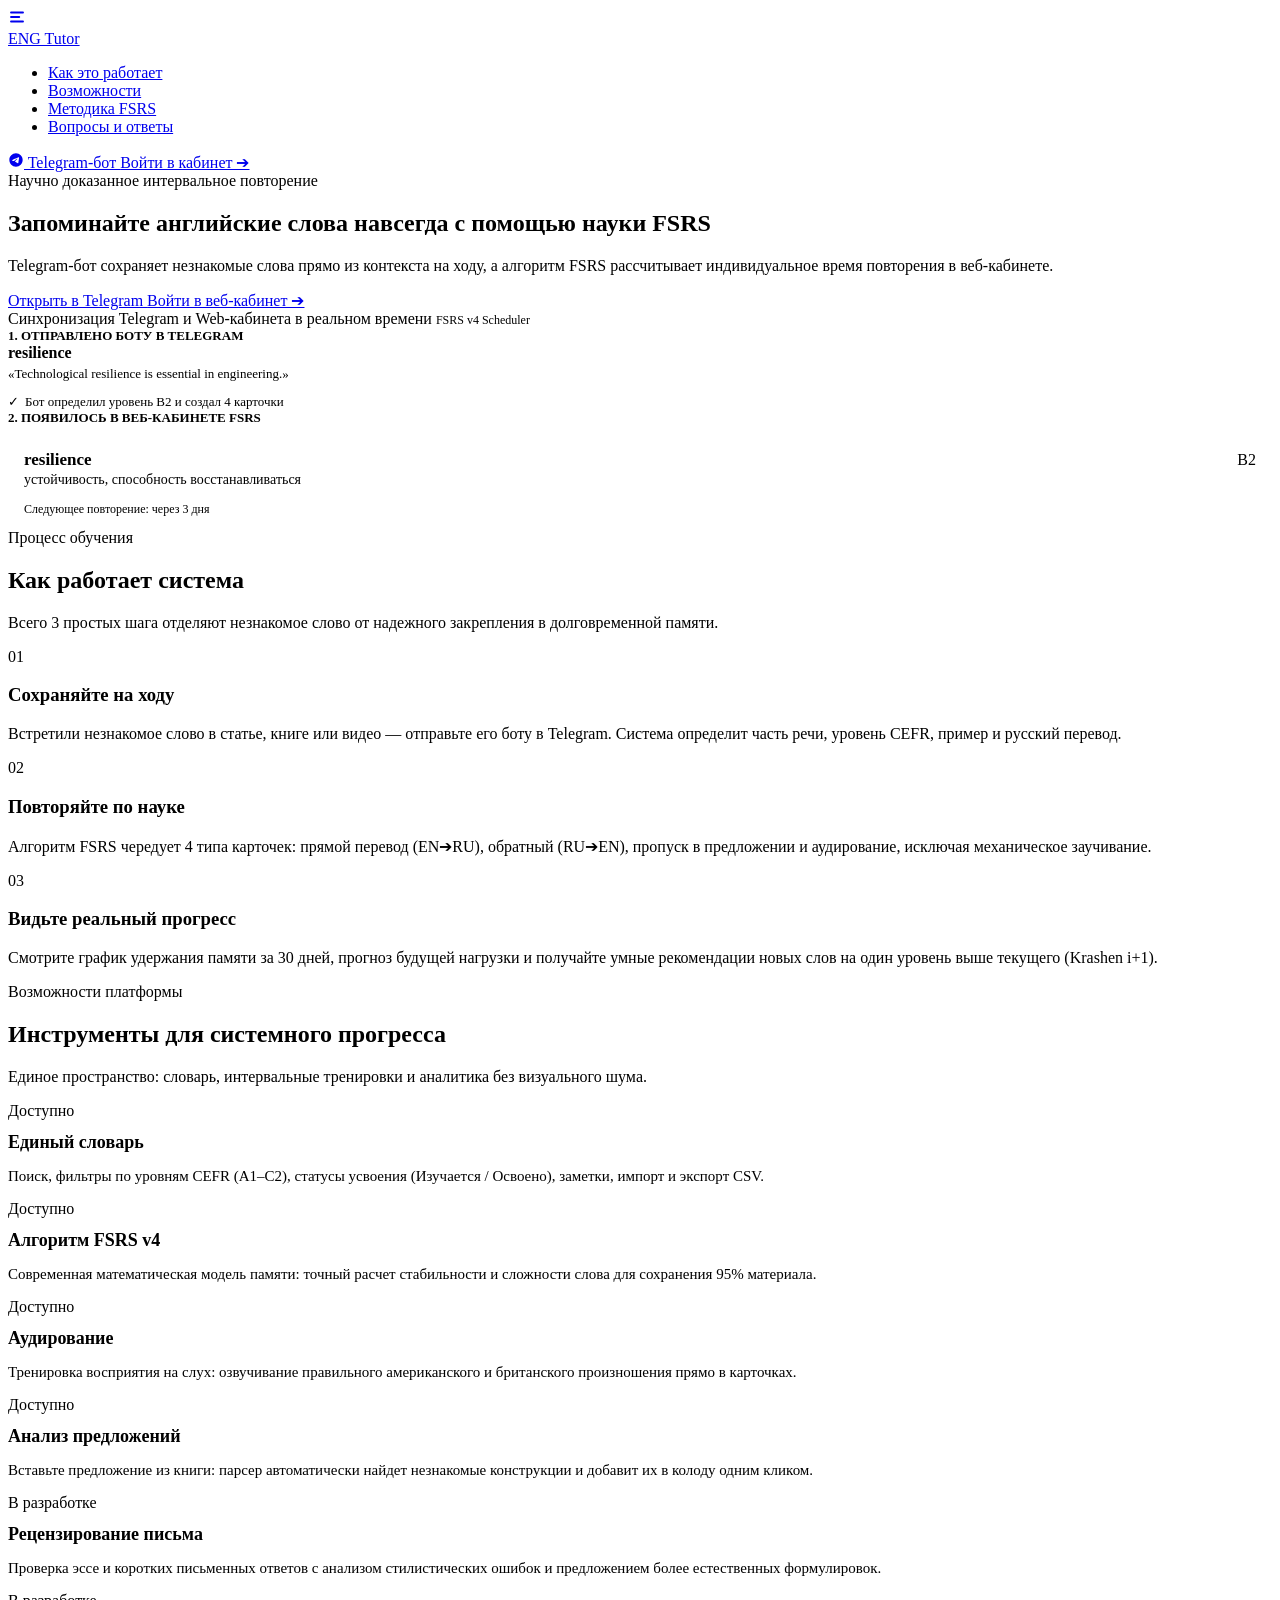
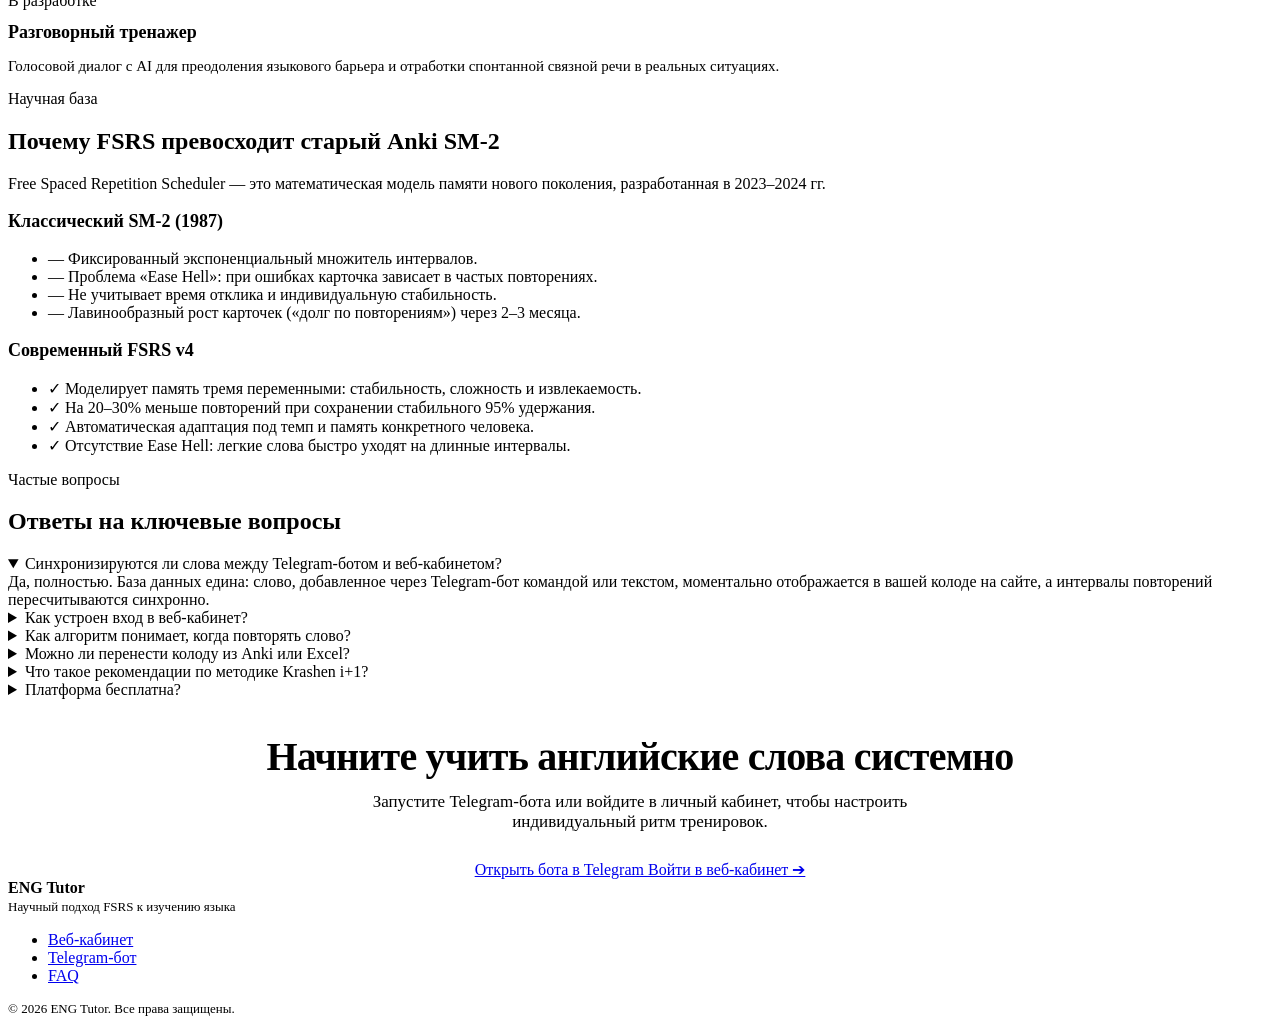
==== commit 7ca97b63: "feat(design): implement zinc grey-tones minimal design system for landing and cabinet" ====
--- a/app/web/index.html
+++ b/app/web/index.html
@@ -4,345 +4,393 @@
   <meta charset="UTF-8">
   <meta name="viewport" content="width=device-width, initial-scale=1.0, maximum-scale=5.0">
   
-  <title>ENG Tutor — FSRS Интервальное повторение и AI для изучения английского</title>
-  <meta name="description" content="Умная система изучения английского языка: синхронизированный Telegram-бот и веб-кабинет на базе научно доказанного алгоритма FSRS, активного воспоминания и персонализированных рекомендаций CEFR.">
-  <meta name="keywords" content="английский язык, интервальное повторение, FSRS, anki, telegram бот, изучение слов, cefr, active recall">
-  <meta name="author" content="ENG Tutor Team">
-
-  <!-- Open Graph / Facebook -->
+  <title>ENG Tutor — Научный подход FSRS для изучения английского языка</title>
+  <meta name="description" content="Умная система изучения английского языка: мгновенное сохранение слов через Telegram-бот и интервальное повторение на базе доказанного алгоритма FSRS в личном веб-кабинете.">
+  <meta name="keywords" content="английский язык, интервальное повторение, FSRS, spaced repetition, telegram бот, изучение слов, CEFR, anki">
+  <meta name="author" content="ENG Tutor">
+  <meta name="theme-color" content="#18181B">
+
+  <!-- Open Graph -->
   <meta property="og:type" content="website">
-  <meta property="og:url" content="https://eng-tutor.onrender.com/">
-  <meta property="og:title" content="ENG Tutor — FSRS Spaced Repetition & Cognitive AI">
-  <meta property="og:description" content="Умный Telegram-бот и веб-кабинет для освоения английского языка: 4 типа карточек, алгоритм FSRS, анализ текстов и персональная аналитика.">
-  <meta property="og:image" content="https://raw.githubusercontent.com/zxcasd112/eng/main/assets/og-preview.png">
+  <meta property="og:url" content="https://eng-tutor-omuc.onrender.com/">
+  <meta property="og:title" content="ENG Tutor — Научный подход FSRS для изучения английского">
+  <meta property="og:description" content="Telegram-бот сохраняет слова из контекста, а алгоритм FSRS вычисляет идеальный момент для их закрепления в памяти.">
+  <meta property="og:image" content="https://eng-tutor-omuc.onrender.com/brand-og.svg">
+  <meta property="og:locale" content="ru_RU">
 
   <!-- Twitter -->
-  <meta property="twitter:card" content="summary_large_image">
-  <meta property="twitter:title" content="ENG Tutor — FSRS Spaced Repetition & Cognitive AI">
-  <meta property="twitter:description" content="Умный Telegram-бот и веб-кабинет для освоения английского: интервальное повторение FSRS и персональные рекомендации.">
-
-  <!-- Favicon -->
-  <link rel="icon" href="data:image/svg+xml,<svg xmlns=%22http://www.w3.org/2000/svg%22 viewBox=%220 0 100 100%22><text y=%22.9em%22 font-size=%2290%22>⚡</text></svg>">
+  <meta name="twitter:card" content="summary_large_image">
+  <meta name="twitter:title" content="ENG Tutor — Научный подход FSRS для изучения английского">
+  <meta name="twitter:description" content="Telegram-бот сохраняет слова из контекста, а алгоритм FSRS вычисляет идеальный момент для их закрепления.">
+
+  <!-- Favicon Vector SVG -->
+  <link rel="icon" type="image/svg+xml" href="data:image/svg+xml,%3Csvg xmlns='http://www.w3.org/2000/svg' viewBox='0 0 32 32'%3E%3Crect width='32' height='32' rx='8' fill='%2318181B'/%3E%3Cpath d='M9 10h14M9 16h10M9 22h14' stroke='%23FAFAFA' stroke-width='2.5' stroke-linecap='round'/%3E%3Ccircle cx='23' cy='16' r='2' fill='%23A1A1AA'/%3E%3C/svg%3E">
+
+  <!-- Stylesheet -->
   <link rel="stylesheet" href="/style.css">
 </head>
 <body>
-  <div class="noise-overlay"></div>
-  <div class="ambient-glow"></div>
-
-  <div class="page-container">
-    <!-- Header / Glass Nav -->
-    <header class="hero-frame" style="margin-bottom: 32px;">
-      <div class="hero-glow-orb"></div>
-
-      <nav class="glass-nav">
-        <a href="/" class="nav-brand">
-          <div class="brand-icon">E</div>
-          <span class="brand-title">ENG Tutor</span>
+  <!-- Header -->
+  <header class="site-header">
+    <div class="site-container nav-row">
+      <a href="/" class="brand-link" aria-label="ENG Tutor главная">
+        <div class="brand-logo-mark" aria-hidden="true">
+          <svg width="18" height="18" viewBox="0 0 24 24" fill="none" stroke="currentColor" stroke-width="2.5" stroke-linecap="round">
+            <line x1="4" y1="6" x2="20" y2="6"></line>
+            <line x1="4" y1="12" x2="15" y2="12"></line>
+            <line x1="4" y1="18" x2="20" y2="18"></line>
+          </svg>
+        </div>
+        <span>ENG Tutor</span>
+      </a>
+
+      <nav aria-label="Основное меню">
+        <ul class="nav-menu">
+          <li><a href="#how-it-works" class="nav-link">Как это работает</a></li>
+          <li><a href="#features" class="nav-link">Возможности</a></li>
+          <li><a href="#methodology" class="nav-link">Методика FSRS</a></li>
+          <li><a href="#faq" class="nav-link">Вопросы и ответы</a></li>
+        </ul>
+      </nav>
+
+      <div class="nav-actions">
+        <a href="https://t.me/ENG_Tutor_FSRS_bot" target="_blank" rel="noopener noreferrer" class="btn btn-secondary btn-sm">
+          <svg width="16" height="16" viewBox="0 0 24 24" fill="currentColor">
+            <path d="M12 2C6.48 2 2 6.48 2 12s4.48 10 10 10 10-4.48 10-10S17.52 2 12 2zm4.64 6.8c-.15 1.58-.8 5.42-1.13 7.19-.14.75-.42 1-.68 1.03-.58.05-1.02-.38-1.58-.75-.88-.58-1.38-.94-2.23-1.5-.99-.65-.35-1.01.22-1.59.15-.15 2.71-2.48 2.76-2.69a.2.2 0 00-.05-.18c-.06-.05-.14-.03-.21-.02-.09.02-1.49.95-4.22 2.79-.4.27-.76.41-1.08.4-.36-.01-1.04-.2-1.55-.37-.63-.2-1.12-.31-1.08-.66.02-.18.27-.36.74-.55 2.92-1.27 4.86-2.11 5.83-2.51 2.78-1.16 3.35-1.36 3.73-1.36.08 0 .27.02.39.12.1.08.13.19.14.27-.01.06.01.24 0 .38z"/>
+          </svg>
+          Telegram-бот
         </a>
-
-        <ul class="nav-links">
-          <li><a href="#how-it-works" class="nav-link-btn">{ КАК ЭТО РАБОТАЕТ } _</a></li>
-          <li><a href="#features" class="nav-link-btn">{ ВОЗМОЖНОСТИ } _</a></li>
-          <li><a href="#methodology" class="nav-link-btn">{ FSRS НАУКА } _</a></li>
-          <li><a href="#faq" class="nav-link-btn">{ FAQ } _</a></li>
-        </ul>
-
-        <div style="display: flex; gap: 10px; align-items: center;">
-          <a href="https://t.me/ENG_Tutor_FSRS_bot" target="_blank" rel="noopener noreferrer" class="btn-secondary" style="height: 42px; padding: 0 16px; font-size: 12px; display: inline-flex; align-items: center; gap: 6px;">
-            <span>✈️ Telegram</span>
+        <a href="/app" class="btn btn-primary btn-sm">
+          Войти в кабинет ➔
+        </a>
+      </div>
+    </div>
+  </header>
+
+  <main>
+    <!-- Hero Section -->
+    <section class="hero-section">
+      <div class="site-container">
+        <div class="hero-badge">
+          <span class="hero-badge-dot"></span>
+          <span>Научно доказанное интервальное повторение</span>
+        </div>
+
+        <h1 class="hero-headline">
+          Запоминайте английские слова навсегда с помощью науки FSRS
+        </h1>
+
+        <p class="hero-lead">
+          Telegram-бот сохраняет незнакомые слова прямо из контекста на ходу, а алгоритм FSRS рассчитывает индивидуальное время повторения в веб-кабинете.
+        </p>
+
+        <div class="hero-cta-group">
+          <a href="https://t.me/ENG_Tutor_FSRS_bot" target="_blank" rel="noopener noreferrer" class="btn btn-primary btn-lg">
+            Открыть в Telegram
           </a>
-          <a href="/app" class="btn-primary" style="height: 42px; padding: 0 18px; font-size: 12px; display: inline-flex; align-items: center;">
-            Кабинет ➔
-          </a>
-        </div>
-      </nav>
-
-      <!-- Hero Header Content -->
-      <div class="hero-content">
-        <div class="eyebrow">{ COGNITIVE ENGLISH ENGINE } <span class="eyebrow-cursor">_</span></div>
-        <h1 class="hero-title">
-          Осваивай английский с научным подходом <span>FSRS и AI</span>
-        </h1>
-        <p class="hero-subtitle">
-          Единая синхронизированная экосистема: мгновенно сохраняй слова и фразы через Telegram-бот на ходу — закрепляй через интервальные тренировки, активное воспоминание и аналитику в веб-кабинете.
-        </p>
-
-        <div class="hero-actions">
-          <a href="https://t.me/ENG_Tutor_FSRS_bot" target="_blank" rel="noopener noreferrer" class="btn-primary">
-            Открыть в Telegram ✈️
-          </a>
-          <a href="/app" class="btn-secondary">
+          <a href="/app" class="btn btn-secondary btn-lg">
             Войти в веб-кабинет ➔
           </a>
         </div>
 
-        <!-- Real-time Stats Ticker -->
-        <div class="hero-ticker">
-          <span class="ticker-item">Алгоритм: <strong>FSRS v4</strong></span>
-          <span class="ticker-dot">·</span>
-          <span class="ticker-item">Активное воспоминание: <strong>4 Card Types</strong></span>
-          <span class="ticker-dot">·</span>
-          <span class="ticker-item">Целевой Retention: <strong>95.0%</strong></span>
-          <span class="ticker-dot">·</span>
-          <span class="ticker-item">Синхронизация: <strong>Bot + Web</strong></span>
-        </div>
-      </div>
-    </header>
-
-    <!-- SECTION: HOW IT WORKS -->
-    <section id="how-it-works" class="section-frame" style="margin-bottom: 40px;">
-      <div class="section-header">
-        <div>
-          <div class="eyebrow">{ WORKFLOW ARCHITECTURE } <span class="eyebrow-cursor">_</span></div>
-          <h2 class="section-title">Как это работает</h2>
-        </div>
-        <div>
-          <span style="font-size: 12px; color: var(--pewter-text);">От слова до долгосрочной памяти</span>
-        </div>
-      </div>
-
-      <div class="landing-grid-4">
-        <div class="step-card">
-          <div class="step-num">ШАГ 01</div>
-          <h3 style="font-family: var(--font-display); font-size: 18px; margin-bottom: 10px;">Отправь слово боту</h3>
-          <p style="color: var(--pewter-text); font-size: 13px; line-height: 1.6;">
-            Напиши незнакомое слово или перешли цитату боту в Telegram. Модель определит уровень CEFR, перевод, контекстный пример и озвучку.
+        <!-- Live Interactive Visual Demonstration -->
+        <div class="hero-demo-wrapper">
+          <div class="hero-demo-card">
+            <div class="demo-card-header">
+              <span>Синхронизация Telegram и Web-кабинета в реальном времени</span>
+              <span style="font-family: var(--font-mono); font-size: 0.75rem;">FSRS v4 Scheduler</span>
+            </div>
+
+            <div class="demo-step-row">
+              <div class="demo-box" style="border-right: 1px solid var(--color-border);">
+                <div style="font-size: 0.8125rem; font-weight: 600; color: var(--color-text-muted); text-transform: uppercase;">
+                  1. Отправлено боту в Telegram
+                </div>
+                <div class="demo-telegram-bubble">
+                  <strong>resilience</strong>
+                  <div style="font-size: 0.8125rem; color: var(--color-text-secondary); margin-top: 4px;">
+                    «Technological resilience is essential in engineering.»
+                  </div>
+                </div>
+                <div style="margin-top: 12px; font-size: 0.8125rem; color: var(--color-success); display: flex; align-items: center; gap: 6px;">
+                  <span>✓</span> Бот определил уровень B2 и создал 4 карточки
+                </div>
+              </div>
+
+              <div class="demo-box">
+                <div style="font-size: 0.8125rem; font-weight: 600; color: var(--color-text-muted); text-transform: uppercase;">
+                  2. Появилось в веб-кабинете FSRS
+                </div>
+                <div style="margin-top: 12px; background: var(--color-surface); border: 1px solid var(--color-border); border-radius: var(--radius-md); padding: 12px 16px;">
+                  <div style="display: flex; justify-content: space-between; align-items: baseline;">
+                    <strong style="font-size: 1.0625rem;">resilience</strong>
+                    <span class="cefr-pill">B2</span>
+                  </div>
+                  <div style="font-size: 0.875rem; color: var(--color-text-secondary); margin-top: 2px;">
+                    устойчивость, способность восстанавливаться
+                  </div>
+                  <div style="margin-top: 8px; font-size: 0.75rem; color: var(--color-text-muted); border-top: 1px solid var(--color-border); padding-top: 6px;">
+                    Следующее повторение: через 3 дня
+                  </div>
+                </div>
+              </div>
+            </div>
+          </div>
+        </div>
+      </div>
+    </section>
+
+    <!-- SECTION: HOW IT WORKS (3 STEPS) -->
+    <section id="how-it-works" class="section">
+      <div class="site-container">
+        <div class="section-title-wrap">
+          <div class="section-label">Процесс обучения</div>
+          <h2 class="section-title">Как работает система</h2>
+          <p class="section-desc">
+            Всего 3 простых шага отделяют незнакомое слово от надежного закрепления в долговременной памяти.
           </p>
         </div>
 
-        <div class="step-card">
-          <div class="step-num">ШАГ 02</div>
-          <h3 style="font-family: var(--font-display); font-size: 18px; margin-bottom: 10px;">FSRS генерация</h3>
-          <p style="color: var(--pewter-text); font-size: 13px; line-height: 1.6;">
-            Система автоматически создает 4 типа карточек: EN➔RU, RU➔EN, пропуск в предложении и аудирование, инициализируя расчет интервалов.
+        <div class="steps-grid">
+          <div class="step-card">
+            <div class="step-number">01</div>
+            <h3 class="step-heading">Сохраняйте на ходу</h3>
+            <p class="step-text">
+              Встретили незнакомое слово в статье, книге или видео — отправьте его боту в Telegram. Система определит часть речи, уровень CEFR, пример и русский перевод.
+            </p>
+          </div>
+
+          <div class="step-card">
+            <div class="step-number">02</div>
+            <h3 class="step-heading">Повторяйте по науке</h3>
+            <p class="step-text">
+              Алгоритм FSRS чередует 4 типа карточек: прямой перевод (EN➔RU), обратный (RU➔EN), пропуск в предложении и аудирование, исключая механическое заучивание.
+            </p>
+          </div>
+
+          <div class="step-card">
+            <div class="step-number">03</div>
+            <h3 class="step-heading">Видьте реальный прогресс</h3>
+            <p class="step-text">
+              Смотрите график удержания памяти за 30 дней, прогноз будущей нагрузки и получайте умные рекомендации новых слов на один уровень выше текущего (Krashen i+1).
+            </p>
+          </div>
+        </div>
+      </div>
+    </section>
+
+    <!-- SECTION: FEATURES MATRIX -->
+    <section id="features" class="section">
+      <div class="site-container">
+        <div class="section-title-wrap">
+          <div class="section-label">Возможности платформы</div>
+          <h2 class="section-title">Инструменты для системного прогресса</h2>
+          <p class="section-desc">
+            Единое пространство: словарь, интервальные тренировки и аналитика без визуального шума.
           </p>
         </div>
 
-        <div class="step-card">
-          <div class="step-num">ШАГ 03</div>
-          <h3 style="font-family: var(--font-display); font-size: 18px; margin-bottom: 10px;">Интервальное повторение</h3>
-          <p style="color: var(--pewter-text); font-size: 13px; line-height: 1.6;">
-            Повторяй слова в боте или в веб-кабинете. Алгоритм чередует типы карточек и вычисляет идеальный момент для закрепления памяти.
+        <div class="features-grid">
+          <!-- 1. Dictionary -->
+          <div class="feature-card">
+            <div class="feature-top">
+              <span class="feature-badge-available">Доступно</span>
+              <h3 style="font-size: 1.125rem; font-weight: 600; margin-top: 12px; margin-bottom: 6px;">Единый словарь</h3>
+              <p style="font-size: 0.9375rem; color: var(--color-text-secondary);">
+                Поиск, фильтры по уровням CEFR (A1–C2), статусы усвоения (Изучается / Освоено), заметки, импорт и экспорт CSV.
+              </p>
+            </div>
+          </div>
+
+          <!-- 2. FSRS -->
+          <div class="feature-card">
+            <div class="feature-top">
+              <span class="feature-badge-available">Доступно</span>
+              <h3 style="font-size: 1.125rem; font-weight: 600; margin-top: 12px; margin-bottom: 6px;">Алгоритм FSRS v4</h3>
+              <p style="font-size: 0.9375rem; color: var(--color-text-secondary);">
+                Современная математическая модель памяти: точный расчет стабильности и сложности слова для сохранения 95% материала.
+              </p>
+            </div>
+          </div>
+
+          <!-- 3. Audio -->
+          <div class="feature-card">
+            <div class="feature-top">
+              <span class="feature-badge-available">Доступно</span>
+              <h3 style="font-size: 1.125rem; font-weight: 600; margin-top: 12px; margin-bottom: 6px;">Аудирование</h3>
+              <p style="font-size: 0.9375rem; color: var(--color-text-secondary);">
+                Тренировка восприятия на слух: озвучивание правильного американского и британского произношения прямо в карточках.
+              </p>
+            </div>
+          </div>
+
+          <!-- 4. Text parser -->
+          <div class="feature-card">
+            <div class="feature-top">
+              <span class="feature-badge-available">Доступно</span>
+              <h3 style="font-size: 1.125rem; font-weight: 600; margin-top: 12px; margin-bottom: 6px;">Анализ предложений</h3>
+              <p style="font-size: 0.9375rem; color: var(--color-text-secondary);">
+                Вставьте предложение из книги: парсер автоматически найдет незнакомые конструкции и добавит их в колоду одним кликом.
+              </p>
+            </div>
+          </div>
+
+          <!-- 5. Writing -->
+          <div class="feature-card">
+            <div class="feature-top">
+              <span class="feature-badge-dev">В разработке</span>
+              <h3 style="font-size: 1.125rem; font-weight: 600; margin-top: 12px; margin-bottom: 6px;">Рецензирование письма</h3>
+              <p style="font-size: 0.9375rem; color: var(--color-text-secondary);">
+                Проверка эссе и коротких письменных ответов с анализом стилистических ошибок и предложением более естественных формулировок.
+              </p>
+            </div>
+          </div>
+
+          <!-- 6. Speaking -->
+          <div class="feature-card">
+            <div class="feature-top">
+              <span class="feature-badge-dev">В разработке</span>
+              <h3 style="font-size: 1.125rem; font-weight: 600; margin-top: 12px; margin-bottom: 6px;">Разговорный тренажер</h3>
+              <p style="font-size: 0.9375rem; color: var(--color-text-secondary);">
+                Голосовой диалог с AI для преодоления языкового барьера и отработки спонтанной связной речи в реальных ситуациях.
+              </p>
+            </div>
+          </div>
+        </div>
+      </div>
+    </section>
+
+    <!-- SECTION: METHODOLOGY FSRS vs SM-2 -->
+    <section id="methodology" class="section">
+      <div class="site-container">
+        <div class="section-title-wrap">
+          <div class="section-label">Научная база</div>
+          <h2 class="section-title">Почему FSRS превосходит старый Anki SM-2</h2>
+          <p class="section-desc">
+            Free Spaced Repetition Scheduler — это математическая модель памяти нового поколения, разработанная в 2023–2024 гг.
           </p>
         </div>
 
-        <div class="step-card">
-          <div class="step-num">ШАГ 04</div>
-          <h3 style="font-family: var(--font-display); font-size: 18px; margin-bottom: 10px;">Аналитика и рост i+1</h3>
-          <p style="color: var(--pewter-text); font-size: 13px; line-height: 1.6;">
-            Следи за retention кривой, выявляй слабые слова с ошибками и получай персональные рекомендации слов по методике Стивена Крашена.
-          </p>
-        </div>
-      </div>
-    </section>
-
-    <!-- SECTION: FEATURES -->
-    <section id="features" class="section-frame" style="margin-bottom: 40px;">
-      <div class="section-header">
-        <div>
-          <div class="eyebrow">{ CAPABILITIES MATRIX } <span class="eyebrow-cursor">_</span></div>
-          <h2 class="section-title">Возможности платформы</h2>
-        </div>
-      </div>
-
-      <div class="landing-grid-3">
-        <!-- 1. Dictionary -->
-        <div class="feature-card">
-          <div>
-            <div class="feature-icon">📚</div>
-            <h3 style="font-family: var(--font-display); font-size: 18px; margin-bottom: 8px;">Колода и репозиторий слов</h3>
-            <p style="color: var(--pewter-text); font-size: 13px; line-height: 1.6; margin-bottom: 16px;">
-              Полноценная база изученных слов с фильтрацией по CEFR (A1–C2), статусам (Learning / Mastered), поиском, импортом и экспортом в CSV.
-            </p>
-          </div>
-          <div>
-            <span class="pill-tag" style="color: var(--emerald-success); border-color: rgba(63,185,80,0.3);">✓ Полностью доступно</span>
-          </div>
-        </div>
-
-        <!-- 2. FSRS Spaced Repetition -->
-        <div class="feature-card">
-          <div>
-            <div class="feature-icon">🧠</div>
-            <h3 style="font-family: var(--font-display); font-size: 18px; margin-bottom: 8px;">FSRS Spaced Repetition</h3>
-            <p style="color: var(--pewter-text); font-size: 13px; line-height: 1.6; margin-bottom: 16px;">
-              Современная математическая модель интервального повторения. На 20–30% меньше повторений по сравнению со старым алгоритмом SM-2 при сохранении 95% retention.
-            </p>
-          </div>
-          <div>
-            <span class="pill-tag" style="color: var(--emerald-success); border-color: rgba(63,185,80,0.3);">✓ Полностью доступно</span>
-          </div>
-        </div>
-
-        <!-- 3. Contextual Parser -->
-        <div class="feature-card">
-          <div>
-            <div class="feature-icon">📖</div>
-            <h3 style="font-family: var(--font-display); font-size: 18px; margin-bottom: 8px;">Контекстный анализатор текстов</h3>
-            <p style="color: var(--pewter-text); font-size: 13px; line-height: 1.6; margin-bottom: 16px;">
-              Вставляй любые предложения из книг или статей: система выделит незнакомые слова, грамматические структуры и добавит их в колоду одним кликом.
-            </p>
-          </div>
-          <div>
-            <span class="pill-tag" style="color: var(--emerald-success); border-color: rgba(63,185,80,0.3);">✓ Полностью доступно</span>
-          </div>
-        </div>
-
-        <!-- 4. Listening -->
-        <div class="feature-card">
-          <div>
-            <div class="feature-icon">🎧</div>
-            <h3 style="font-family: var(--font-display); font-size: 18px; margin-bottom: 8px;">Аудирование и произношение</h3>
-            <p style="color: var(--pewter-text); font-size: 13px; line-height: 1.6; margin-bottom: 16px;">
-              Карточки аудирования обучают распознавать слова в беглой речи носителей языка без опоры на визуальный текст.
-            </p>
-          </div>
-          <div>
-            <span class="pill-tag" style="color: var(--emerald-success); border-color: rgba(63,185,80,0.3);">✓ Полностью доступно</span>
-          </div>
-        </div>
-
-        <!-- 5. Writing in dev -->
-        <div class="feature-card">
-          <div>
-            <div class="feature-icon">✍️</div>
-            <h3 style="font-family: var(--font-display); font-size: 18px; margin-bottom: 8px;">Письмо и рецензирование</h3>
-            <p style="color: var(--pewter-text); font-size: 13px; line-height: 1.6; margin-bottom: 16px;">
-              Интеллектуальная проверка письменных эссе и коротких ответов с подробным разбором стилистических и синтаксических нюансов.
-            </p>
-          </div>
-          <div>
-            <span class="pill-tag" style="color: #ffa657; border-color: rgba(255,166,87,0.3);">⏳ В разработке</span>
-          </div>
-        </div>
-
-        <!-- 6. Speaking in dev -->
-        <div class="feature-card">
-          <div>
-            <div class="feature-icon">🗣️</div>
-            <h3 style="font-family: var(--font-display); font-size: 18px; margin-bottom: 8px;">Говорение и AI-диалог</h3>
-            <p style="color: var(--pewter-text); font-size: 13px; line-height: 1.6; margin-bottom: 16px;">
-              Интерактивные голосовые сессии с AI-напарником для преодоления страха речи и тренировки спонтанных ответов.
-            </p>
-          </div>
-          <div>
-            <span class="pill-tag" style="color: #ffa657; border-color: rgba(255,166,87,0.3);">⏳ В разработке</span>
-          </div>
-        </div>
-      </div>
-    </section>
-
-    <!-- SECTION: METHODOLOGY FSRS -->
-    <section id="methodology" class="section-frame" style="margin-bottom: 40px;">
-      <div class="section-header">
-        <div>
-          <div class="eyebrow">{ SCIENTIFIC FOUNDATION } <span class="eyebrow-cursor">_</span></div>
-          <h2 class="section-title">Почему FSRS превосходит Anki SM-2</h2>
-        </div>
-      </div>
-
-      <div style="background: var(--carbon-panel); border: 1px solid var(--smoke-outline); border-radius: var(--radius-card); padding: 32px; display: grid; grid-template-columns: 1fr 1fr; gap: 32px;" class="landing-grid-4">
-        <div>
-          <h3 style="font-family: var(--font-display); font-size: 20px; margin-bottom: 12px; color: var(--nest-crimson);">Старый SM-2 (1987)</h3>
-          <ul style="list-style: none; display: flex; flex-direction: column; gap: 10px; color: var(--pewter-text); font-size: 13px;">
-            <li>❌ Фиксированный экспоненциальный множитель легкости (ease factor).</li>
-            <li>❌ «Ад легкости» (Ease Hell): при нескольких ошибках карточка зависает в частых повторениях навсегда.</li>
-            <li>❌ Не учитывает время отклика и индивидуальную сложность материала.</li>
-            <li>❌ Перегрузка повторениями (review overload) через 2–3 месяца обучения.</li>
-          </ul>
-        </div>
-
-        <div>
-          <h3 style="font-family: var(--font-display); font-size: 20px; margin-bottom: 12px; color: var(--emerald-success);">FSRS v4 (2024+)</h3>
-          <ul style="list-style: none; display: flex; flex-direction: column; gap: 10px; color: var(--pewter-text); font-size: 13px;">
-            <li>✅ Моделирует память тремя переменными: <strong>Stability</strong>, <strong>Difficulty</strong> и <strong>Retrievability</strong>.</li>
-            <li>✅ Вычисляет точную вероятность того, что ты вспомнишь слово в конкретный день.</li>
-            <li>✅ На 20–30% меньше повторений при стабильном целевом Retention 95%.</li>
-            <li>✅ Свободный от Ease Hell: карточки быстро адаптируются к твоей памяти.</li>
-          </ul>
+        <div class="comparison-container">
+          <div class="comp-box">
+            <h3 style="font-size: 1.125rem; font-weight: 600; color: var(--color-text-muted);">Классический SM-2 (1987)</h3>
+            <ul class="comp-list">
+              <li><span>—</span> Фиксированный экспоненциальный множитель интервалов.</li>
+              <li><span>—</span> Проблема «Ease Hell»: при ошибках карточка зависает в частых повторениях.</li>
+              <li><span>—</span> Не учитывает время отклика и индивидуальную стабильность.</li>
+              <li><span>—</span> Лавинообразный рост карточек («долг по повторениям») через 2–3 месяца.</li>
+            </ul>
+          </div>
+
+          <div class="comp-box highlight">
+            <h3 style="font-size: 1.125rem; font-weight: 600; color: var(--color-text-primary);">Современный FSRS v4</h3>
+            <ul class="comp-list" style="color: var(--color-text-primary);">
+              <li><span>✓</span> Моделирует память тремя переменными: стабильность, сложность и извлекаемость.</li>
+              <li><span>✓</span> На 20–30% меньше повторений при сохранении стабильного 95% удержания.</li>
+              <li><span>✓</span> Автоматическая адаптация под темп и память конкретного человека.</li>
+              <li><span>✓</span> Отсутствие Ease Hell: легкие слова быстро уходят на длинные интервалы.</li>
+            </ul>
+          </div>
         </div>
       </div>
     </section>
 
     <!-- SECTION: FAQ -->
-    <section id="faq" class="section-frame" style="margin-bottom: 40px;">
-      <div class="section-header">
-        <div>
-          <div class="eyebrow">{ FREQUENTLY ASKED QUESTIONS } <span class="eyebrow-cursor">_</span></div>
-          <h2 class="section-title">Ответы на частые вопросы</h2>
-        </div>
-      </div>
-
+    <section id="faq" class="section">
+      <div class="site-container">
+        <div class="section-title-wrap">
+          <div class="section-label">Частые вопросы</div>
+          <h2 class="section-title">Ответы на ключевые вопросы</h2>
+        </div>
+
+        <div class="faq-wrap">
+          <details class="faq-item" open>
+            <summary class="faq-title">Синхронизируются ли слова между Telegram-ботом и веб-кабинетом?</summary>
+            <div class="faq-body">
+              Да, полностью. База данных едина: слово, добавленное через Telegram-бот командой или текстом, моментально отображается в вашей колоде на сайте, а интервалы повторений пересчитываются синхронно.
+            </div>
+          </details>
+
+          <details class="faq-item">
+            <summary class="faq-title">Как устроен вход в веб-кабинет?</summary>
+            <div class="faq-body">
+              Авторизация происходит через официальный Telegram Login Widget. Вам не нужно придумывать и вводить пароли — сессия подтверждается в один клик через защищенные cookie с флагом httpOnly.
+            </div>
+          </details>
+
+          <details class="faq-item">
+            <summary class="faq-title">Как алгоритм понимает, когда повторять слово?</summary>
+            <div class="faq-body">
+              После каждого ответа вы выбираете одну из четырёх оценок («Снова», «Трудно», «Хорошо», «Легко»). Алгоритм FSRS рассчитывает вероятность забывания и назначает следующий срок так, чтобы вы повторили материал в точке оптимального сохранения памяти.
+            </div>
+          </details>
+
+          <details class="faq-item">
+            <summary class="faq-title">Можно ли перенести колоду из Anki или Excel?</summary>
+            <div class="faq-body">
+              Да, в разделе «Словарь» поддерживается импорт CSV-файлов. Система автоматически распознает слова, добавит их в колоду и безопасно пропустит дубликаты.
+            </div>
+          </details>
+
+          <details class="faq-item">
+            <summary class="faq-title">Что такое рекомендации по методике Krashen i+1?</summary>
+            <div class="faq-body">
+              Согласно гипотезе лингвиста Стивена Крашена, язык усваивается наиболее естественно, когда новый материал находится ровно на одну ступеньку выше вашего текущего уровня (i+1). Система отбирает именно такие слова.
+            </div>
+          </details>
+
+          <details class="faq-item">
+            <summary class="faq-title">Платформа бесплатна?</summary>
+            <div class="faq-body">
+              Да, базовый функционал Telegram-бота, личного кабинета, интервальных тренировок FSRS и словаря доступен бесплатно.
+            </div>
+          </details>
+        </div>
+      </div>
+    </section>
+
+    <!-- Bottom CTA Banner -->
+    <section class="section" style="background: var(--color-surface); text-align: center;">
+      <div class="site-container">
+        <h2 style="font-size: clamp(1.75rem, 3.5vw, 2.5rem); font-weight: 700; letter-spacing: -0.02em; margin-bottom: 12px;">
+          Начните учить английские слова системно
+        </h2>
+        <p style="font-size: 1.0625rem; color: var(--color-text-secondary); max-width: 540px; margin: 0 auto 28px auto;">
+          Запустите Telegram-бота или войдите в личный кабинет, чтобы настроить индивидуальный ритм тренировок.
+        </p>
+
+        <div class="hero-cta-group">
+          <a href="https://t.me/ENG_Tutor_FSRS_bot" target="_blank" rel="noopener noreferrer" class="btn btn-primary btn-lg">
+            Открыть бота в Telegram
+          </a>
+          <a href="/app" class="btn btn-secondary btn-lg">
+            Войти в веб-кабинет ➔
+          </a>
+        </div>
+      </div>
+    </section>
+  </main>
+
+  <!-- Site Footer -->
+  <footer class="site-footer">
+    <div class="site-container footer-content">
       <div>
-        <details class="faq-accordion" open>
-          <summary class="faq-summary">Синхронизируются ли слова между Telegram-ботом и сайтом?</summary>
-          <div class="faq-content">
-            Да, на 100%. База данных общая: слово или карточка, добавленные через команду <code>/add</code> или текстовое сообщение боту, моментально появляются в твоем веб-кабинете <code>/app</code>, а прогресс повторений обновляется в реальном времени.
-          </div>
-        </details>
-
-        <details class="faq-accordion">
-          <summary class="faq-summary">Как войти в личный веб-кабинет?</summary>
-          <div class="faq-content">
-            Авторизация происходит через официальный Telegram Login Widget. Тебе не нужно придумывать и запоминать пароли — вход осуществляется в один клик по твоему Telegram-аккаунту, а сессия безопасно сохраняется через защищенные httpOnly cookies.
-          </div>
-        </details>
-
-        <details class="faq-accordion">
-          <summary class="faq-summary">Что такое методика Krashen i+1 в рекомендациях?</summary>
-          <div class="faq-content">
-            Гипотеза понятного ввода (Comprehensible Input) лингвиста Стивена Крашена утверждает, что язык усваивается лучше всего, когда материал находится ровно на одну ступень выше текущего уровня учащегося (i+1). Алгоритм анализирует твой уровень CEFR и предлагает слова, которые развивают твой словарный запас без фрустрации.
-          </div>
-        </details>
-
-        <details class="faq-accordion">
-          <summary class="faq-summary">Можно ли загрузить свои слова из Anki, Quizlet или Excel?</summary>
-          <div class="faq-content">
-            Да! В разделе «Словарь» доступен импорт CSV. Ты можешь загрузить файл со списком слов, и система автоматически добавит их в колоду с дедупликацией (повторяющиеся слова будут безопасно пропущены).
-          </div>
-        </details>
-
-        <details class="faq-accordion">
-          <summary class="faq-summary">Сколько это стоит?</summary>
-          <div class="faq-content">
-            Базовая платформа с ботом, веб-кабинетом, FSRS алгоритмом и аналитикой бесплатна.
-          </div>
-        </details>
-      </div>
-    </section>
-
-    <!-- SECTION: BOTTOM CTA BANNER -->
-    <section class="section-frame" style="text-align: center; padding: 48px 24px; background: linear-gradient(180deg, var(--graphite-slab) 0%, rgba(120, 15, 32, 0.15) 100%);">
-      <div class="eyebrow">{ READY TO START } <span class="eyebrow-cursor">_</span></div>
-      <h2 style="font-family: var(--font-display); font-size: 32px; margin-bottom: 14px;">Начни прокачивать английский прямо сейчас</h2>
-      <p style="color: var(--pewter-text); max-width: 520px; margin: 0 auto 28px auto; font-size: 14px; line-height: 1.6;">
-        Запусти бота в Telegram или перейди в веб-кабинет, чтобы проверить свои знания и настроить персональный ритм повторений.
-      </p>
-
-      <div style="display: flex; gap: 14px; justify-content: center; flex-wrap: wrap;">
-        <a href="https://t.me/ENG_Tutor_FSRS_bot" target="_blank" rel="noopener noreferrer" class="btn-primary" style="height: 48px; padding: 0 28px;">
-          Открыть бота в Telegram ✈️
-        </a>
-        <a href="/app" class="btn-secondary" style="height: 48px; padding: 0 28px;">
-          Личный кабинет ➔
-        </a>
-      </div>
-    </section>
-
-    <!-- Footer Slab -->
-    <footer class="footer-slab">
-      <div>
-        <strong style="color: #fff; font-family: var(--font-display); font-size: 15px;">ENG Tutor Platform</strong>
-        <div style="margin-top: 4px; font-size: 12px; color: var(--pewter-text);">
-          FSRS Spaced Repetition · FastAPI · aiogram 3 · Cognitive Science
-        </div>
-      </div>
-      <div style="display: flex; gap: 20px; align-items: center; font-size: 12px;">
-        <a href="/app" style="color: var(--pewter-text); text-decoration: none;">Личный кабинет</a>
-        <a href="https://t.me/ENG_Tutor_FSRS_bot" target="_blank" rel="noopener noreferrer" style="color: var(--pewter-text); text-decoration: none;">Telegram Bot</a>
-        <code style="color: var(--emerald-success);">{ STATUS: 200 OK } _</code>
-      </div>
-    </footer>
-  </div>
+        <strong style="color: var(--color-text-primary);">ENG Tutor</strong>
+        <div style="font-size: 0.8125rem; color: var(--color-text-muted); margin-top: 2px;">
+          Научный подход FSRS к изучению языка
+        </div>
+      </div>
+
+      <ul class="footer-links">
+        <li><a href="/app">Веб-кабинет</a></li>
+        <li><a href="https://t.me/ENG_Tutor_FSRS_bot" target="_blank" rel="noopener noreferrer">Telegram-бот</a></li>
+        <li><a href="#faq">FAQ</a></li>
+      </ul>
+
+      <div style="font-size: 0.8125rem; color: var(--color-text-muted);">
+        © 2026 ENG Tutor. Все права защищены.
+      </div>
+    </div>
+  </footer>
 </body>
 </html>
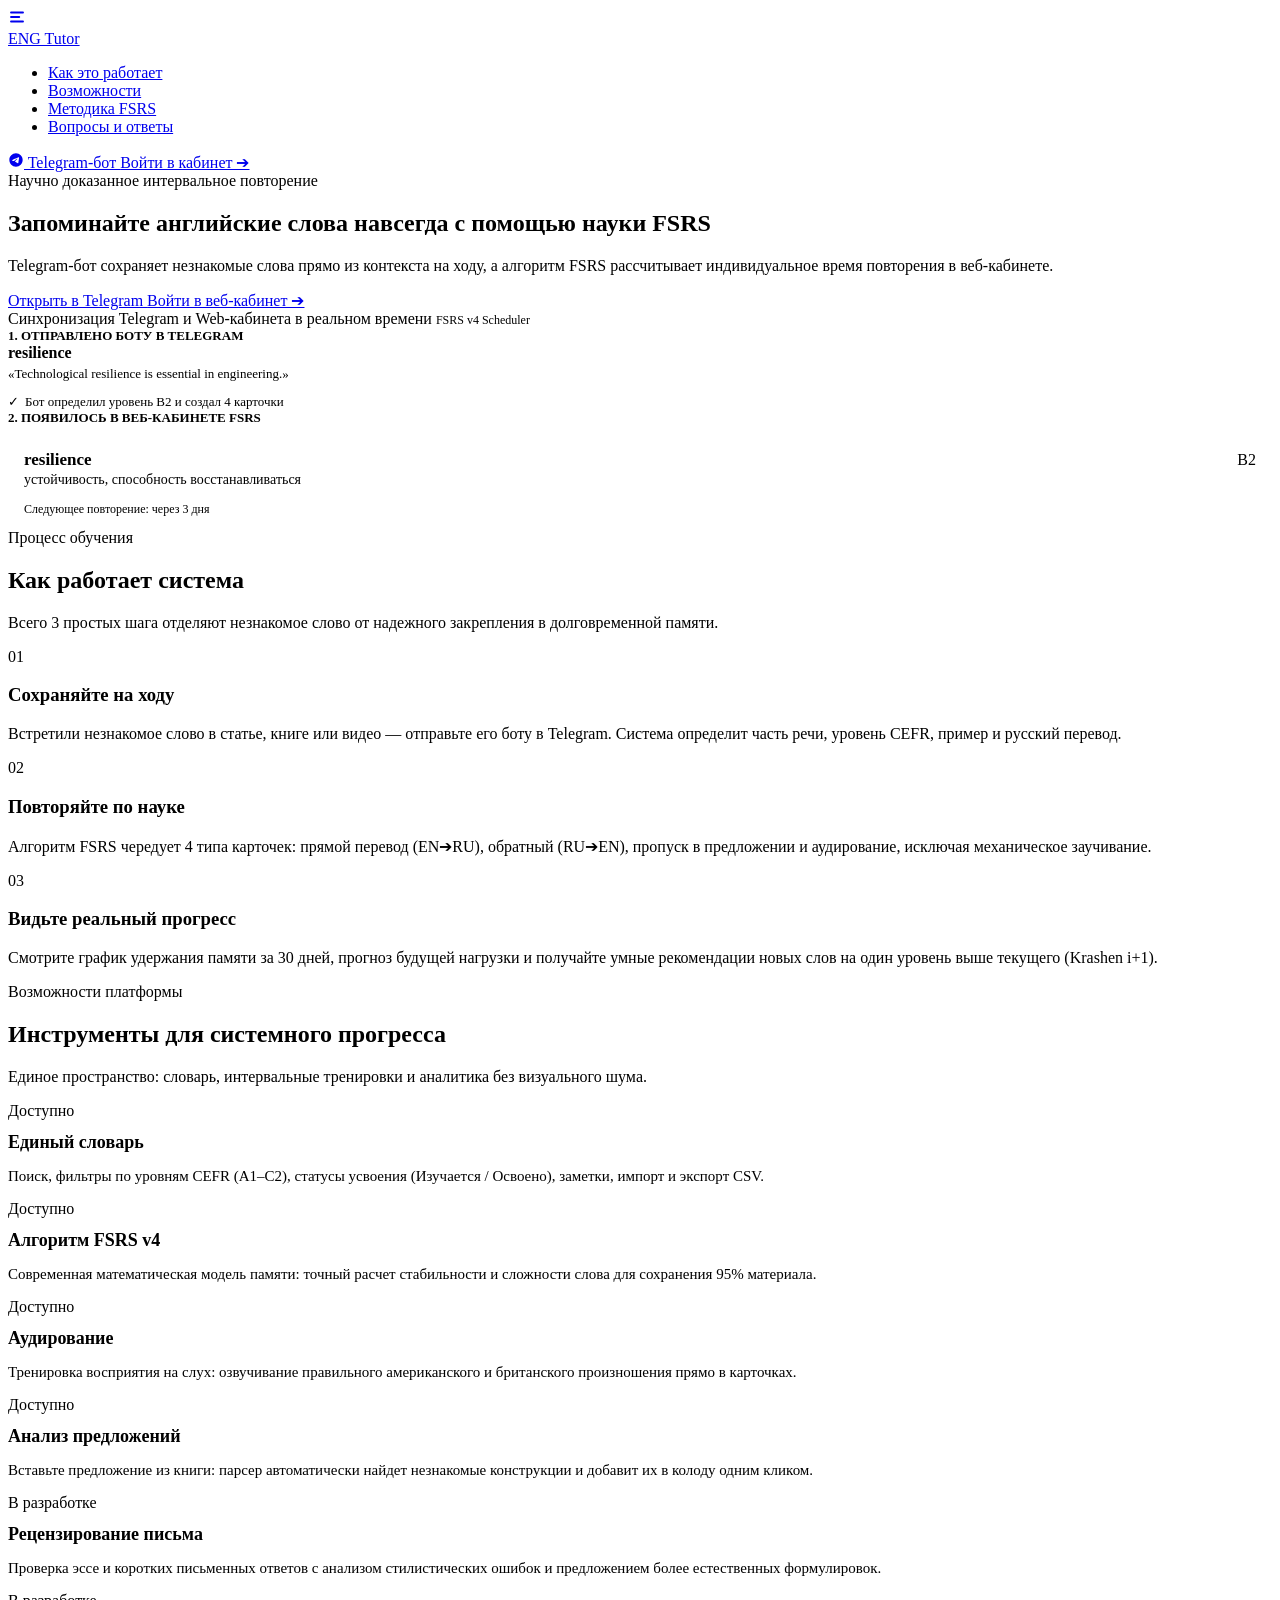
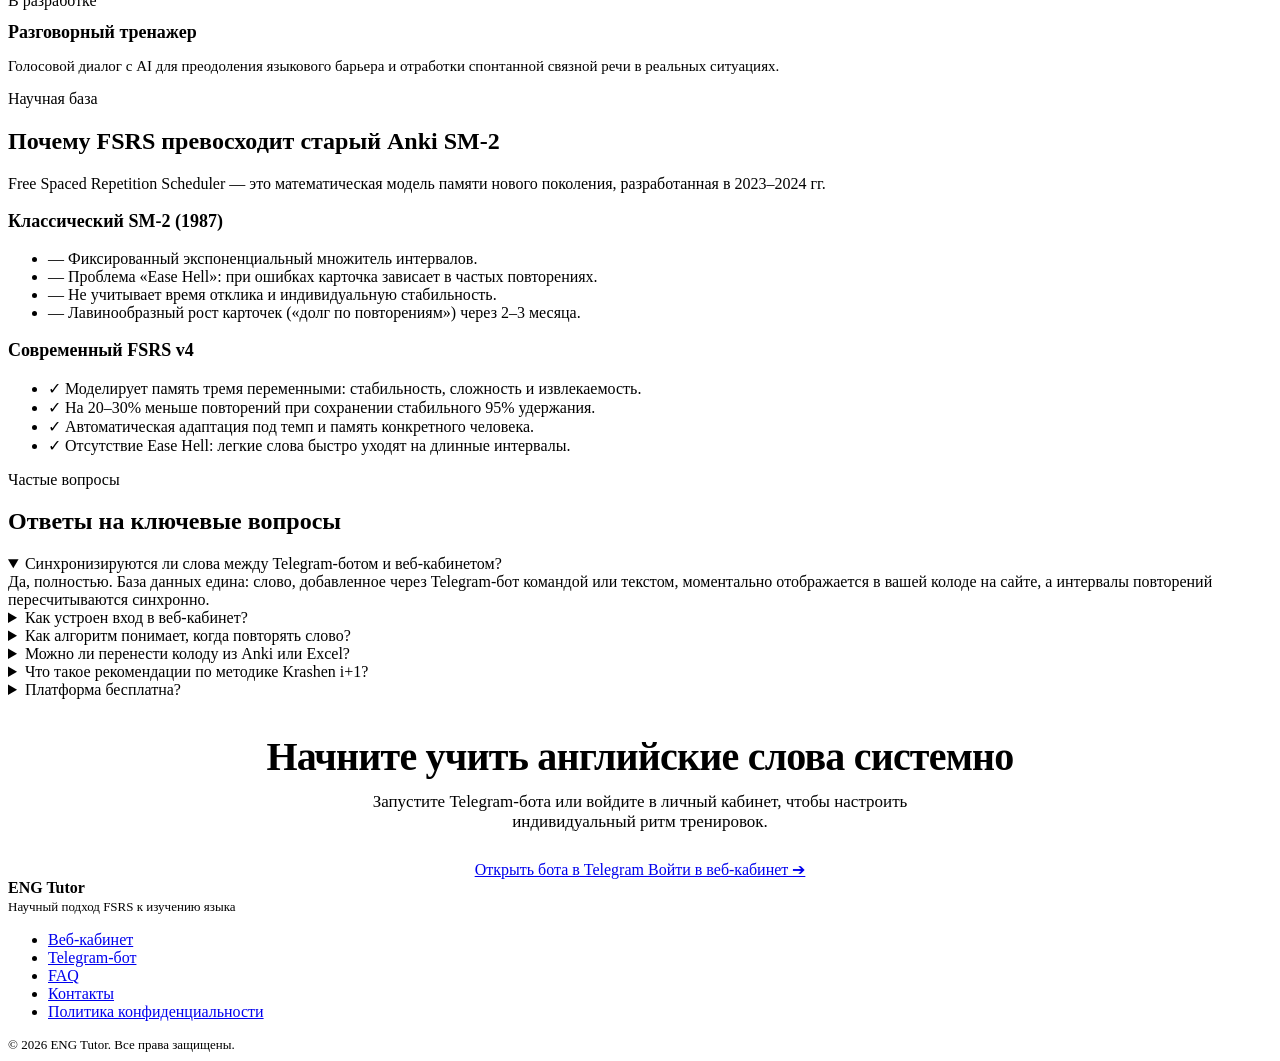
==== commit 01c130ea: "feat(web): add first-time onboarding modal, footer privacy policy, empty/retry states, and og brand " ====
--- a/app/web/index.html
+++ b/app/web/index.html
@@ -24,7 +24,8 @@
   <meta name="twitter:description" content="Telegram-бот сохраняет слова из контекста, а алгоритм FSRS вычисляет идеальный момент для их закрепления.">
 
   <!-- Favicon Vector SVG -->
-  <link rel="icon" type="image/svg+xml" href="data:image/svg+xml,%3Csvg xmlns='http://www.w3.org/2000/svg' viewBox='0 0 32 32'%3E%3Crect width='32' height='32' rx='8' fill='%2318181B'/%3E%3Cpath d='M9 10h14M9 16h10M9 22h14' stroke='%23FAFAFA' stroke-width='2.5' stroke-linecap='round'/%3E%3Ccircle cx='23' cy='16' r='2' fill='%23A1A1AA'/%3E%3C/svg%3E">
+  <link rel="icon" type="image/svg+xml" href="/favicon.svg">
+  <link rel="alternate icon" type="image/svg+xml" href="data:image/svg+xml,%3Csvg xmlns='http://www.w3.org/2000/svg' viewBox='0 0 32 32'%3E%3Crect width='32' height='32' rx='8' fill='%2318181B'/%3E%3Cpath d='M9 10h14M9 16h10M9 22h14' stroke='%23FAFAFA' stroke-width='2.5' stroke-linecap='round'/%3E%3Ccircle cx='23' cy='16' r='2' fill='%23A1A1AA'/%3E%3C/svg%3E">
 
   <!-- Stylesheet -->
   <link rel="stylesheet" href="/style.css">
@@ -54,7 +55,7 @@
       </nav>
 
       <div class="nav-actions">
-        <a href="https://t.me/ENG_Tutor_FSRS_bot" target="_blank" rel="noopener noreferrer" class="btn btn-secondary btn-sm">
+        <a href="https://t.me/ENG_Tutor_FSRS_bot" target="_blank" rel="noopener noreferrer" class="btn btn-secondary btn-sm btn-header-tg">
           <svg width="16" height="16" viewBox="0 0 24 24" fill="currentColor">
             <path d="M12 2C6.48 2 2 6.48 2 12s4.48 10 10 10 10-4.48 10-10S17.52 2 12 2zm4.64 6.8c-.15 1.58-.8 5.42-1.13 7.19-.14.75-.42 1-.68 1.03-.58.05-1.02-.38-1.58-.75-.88-.58-1.38-.94-2.23-1.5-.99-.65-.35-1.01.22-1.59.15-.15 2.71-2.48 2.76-2.69a.2.2 0 00-.05-.18c-.06-.05-.14-.03-.21-.02-.09.02-1.49.95-4.22 2.79-.4.27-.76.41-1.08.4-.36-.01-1.04-.2-1.55-.37-.63-.2-1.12-.31-1.08-.66.02-.18.27-.36.74-.55 2.92-1.27 4.86-2.11 5.83-2.51 2.78-1.16 3.35-1.36 3.73-1.36.08 0 .27.02.39.12.1.08.13.19.14.27-.01.06.01.24 0 .38z"/>
           </svg>
@@ -102,7 +103,7 @@
             </div>
 
             <div class="demo-step-row">
-              <div class="demo-box" style="border-right: 1px solid var(--color-border);">
+              <div class="demo-box">
                 <div style="font-size: 0.8125rem; font-weight: 600; color: var(--color-text-muted); text-transform: uppercase;">
                   1. Отправлено боту в Telegram
                 </div>
@@ -385,6 +386,8 @@
         <li><a href="/app">Веб-кабинет</a></li>
         <li><a href="https://t.me/ENG_Tutor_FSRS_bot" target="_blank" rel="noopener noreferrer">Telegram-бот</a></li>
         <li><a href="#faq">FAQ</a></li>
+        <li><a href="https://t.me/ENG_Tutor_FSRS_bot" target="_blank" rel="noopener noreferrer">Контакты</a></li>
+        <li><a href="#privacy" onclick="openPrivacyModal(event)">Политика конфиденциальности</a></li>
       </ul>
 
       <div style="font-size: 0.8125rem; color: var(--color-text-muted);">
@@ -392,5 +395,53 @@
       </div>
     </div>
   </footer>
+
+  <!-- Privacy Policy Modal -->
+  <div id="privacyModal" style="display: none; position: fixed; inset: 0; background: rgba(9, 9, 11, 0.85); backdrop-filter: blur(8px); z-index: 1000; align-items: center; justify-content: center; padding: var(--space-4);" role="dialog" aria-modal="true" aria-labelledby="privacyTitle">
+    <div class="panel-card" style="max-width: 580px; width: 100%; max-height: 90vh; overflow-y: auto; border: 1px solid var(--color-border-active); box-shadow: var(--shadow-lg);">
+      <div style="display: flex; justify-content: space-between; align-items: center; margin-bottom: var(--space-4);">
+        <h2 id="privacyTitle" style="font-size: 1.25rem; font-weight: 700; color: var(--color-text-primary);">Политика конфиденциальности</h2>
+        <button class="btn btn-secondary btn-sm" onclick="closePrivacyModal()" aria-label="Закрыть">✕</button>
+      </div>
+
+      <div style="font-size: 0.875rem; color: var(--color-text-secondary); line-height: 1.6; display: flex; flex-direction: column; gap: var(--space-4);">
+        <div>
+          <strong style="color: var(--color-text-primary); display: block; margin-bottom: 4px;">1. Беспарольная аутентификация</strong>
+          Вход в личный кабинет осуществляется исключительно через криптографическую подпись официального Telegram Login Widget. Мы не запрашиваем, не получаем и не храним ваши пароли.
+        </div>
+        <div>
+          <strong style="color: var(--color-text-primary); display: block; margin-bottom: 4px;">2. Какие данные обрабатываются</strong>
+          В базе сохраняются ваш идентификатор Telegram (ID и username), добавленные вами английские слова, фразы контекста и история повторений для расчёта интервалов алгоритмом FSRS.
+        </div>
+        <div>
+          <strong style="color: var(--color-text-primary); display: block; margin-bottom: 4px;">3. Конфиденциальность и безопасность</strong>
+          Авторизационный токен передаётся через безопасный HTTP-only cookie с флагом Secure в продакшене. Доступ к вашим карточкам изолирован на уровне базы данных.
+        </div>
+        <div>
+          <strong style="color: var(--color-text-primary); display: block; margin-bottom: 4px;">4. Полный контроль и удаление</strong>
+          Вы можете в любой момент экспортировать свою колоду в формате CSV или удалить отдельные слова и карточки через интерфейс кабинета.
+        </div>
+      </div>
+
+      <div style="margin-top: var(--space-6); text-align: right;">
+        <button class="btn btn-primary btn-sm" onclick="closePrivacyModal()">Понятно</button>
+      </div>
+    </div>
+  </div>
+
+  <script>
+    function openPrivacyModal(e) {
+      if (e) e.preventDefault();
+      const modal = document.getElementById('privacyModal');
+      if (modal) modal.style.display = 'flex';
+    }
+    function closePrivacyModal() {
+      const modal = document.getElementById('privacyModal');
+      if (modal) modal.style.display = 'none';
+    }
+    document.addEventListener('keydown', function(e) {
+      if (e.key === 'Escape') closePrivacyModal();
+    });
+  </script>
 </body>
 </html>
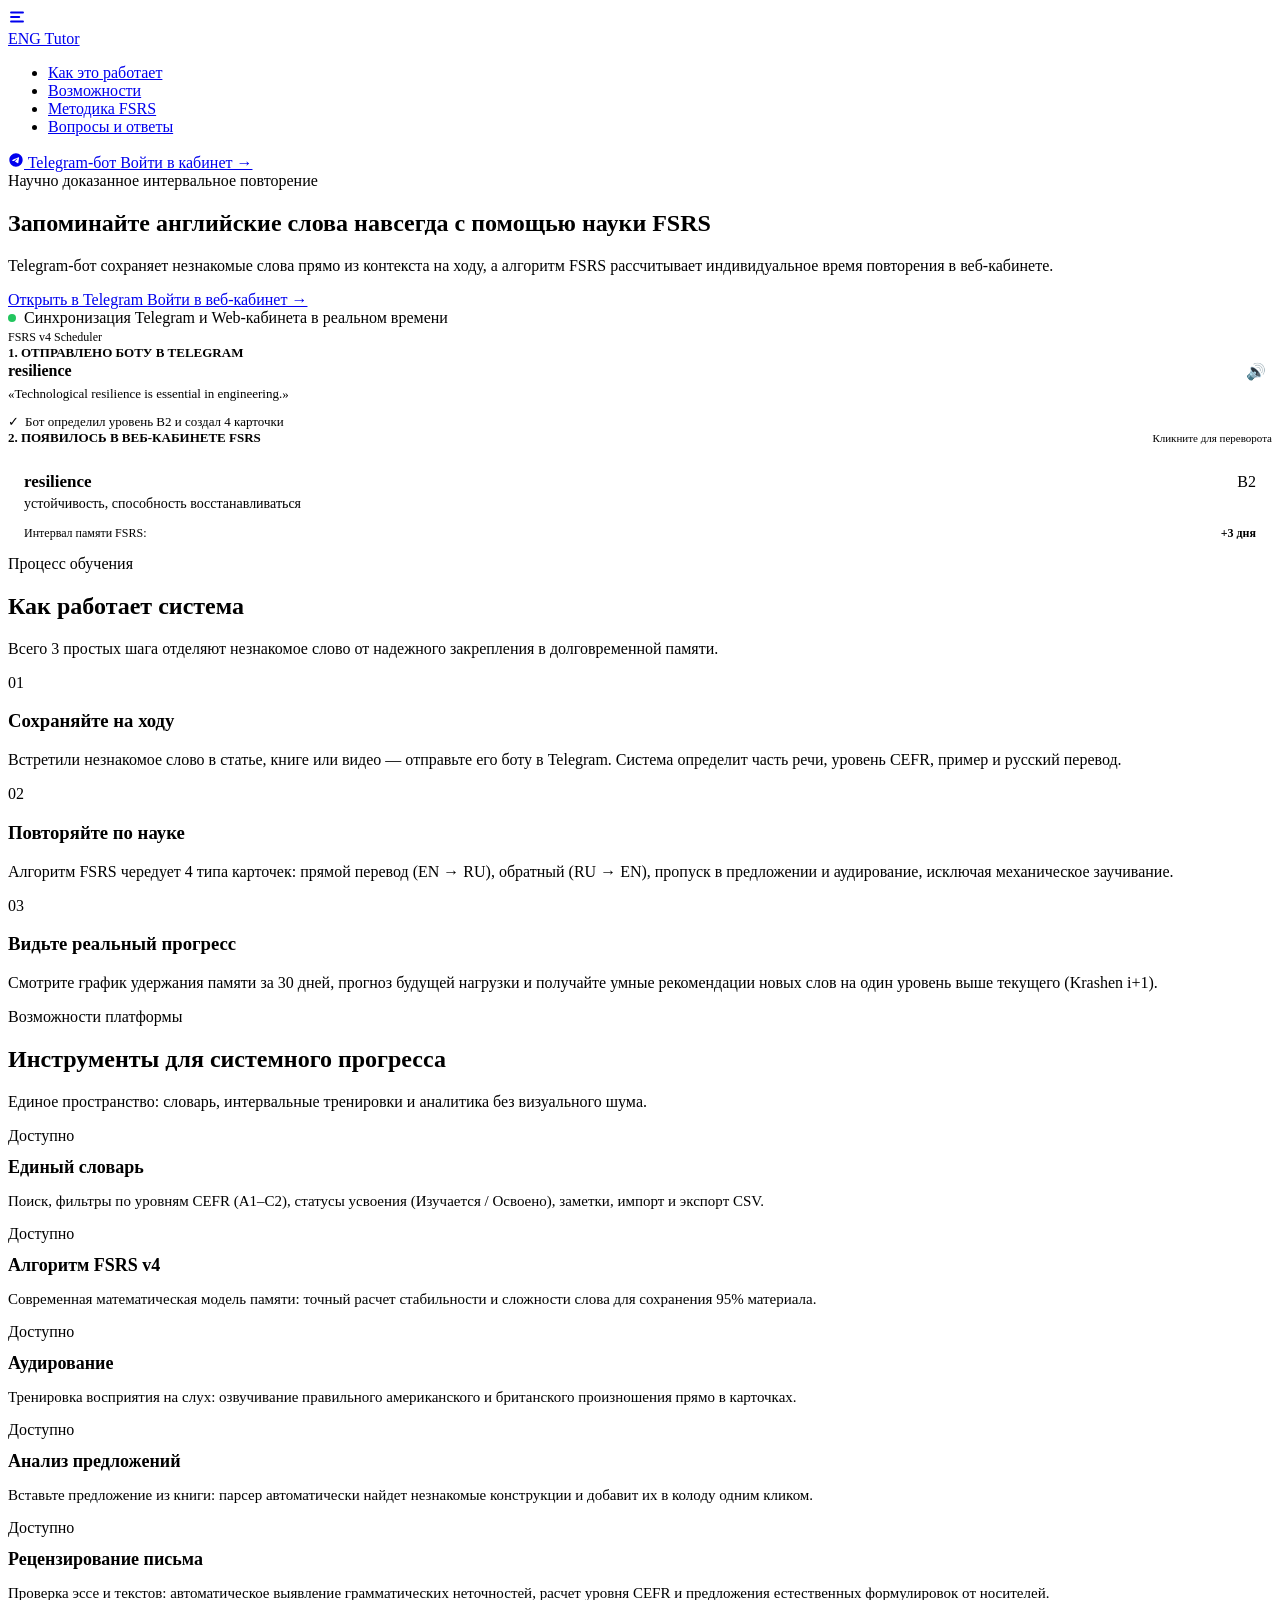
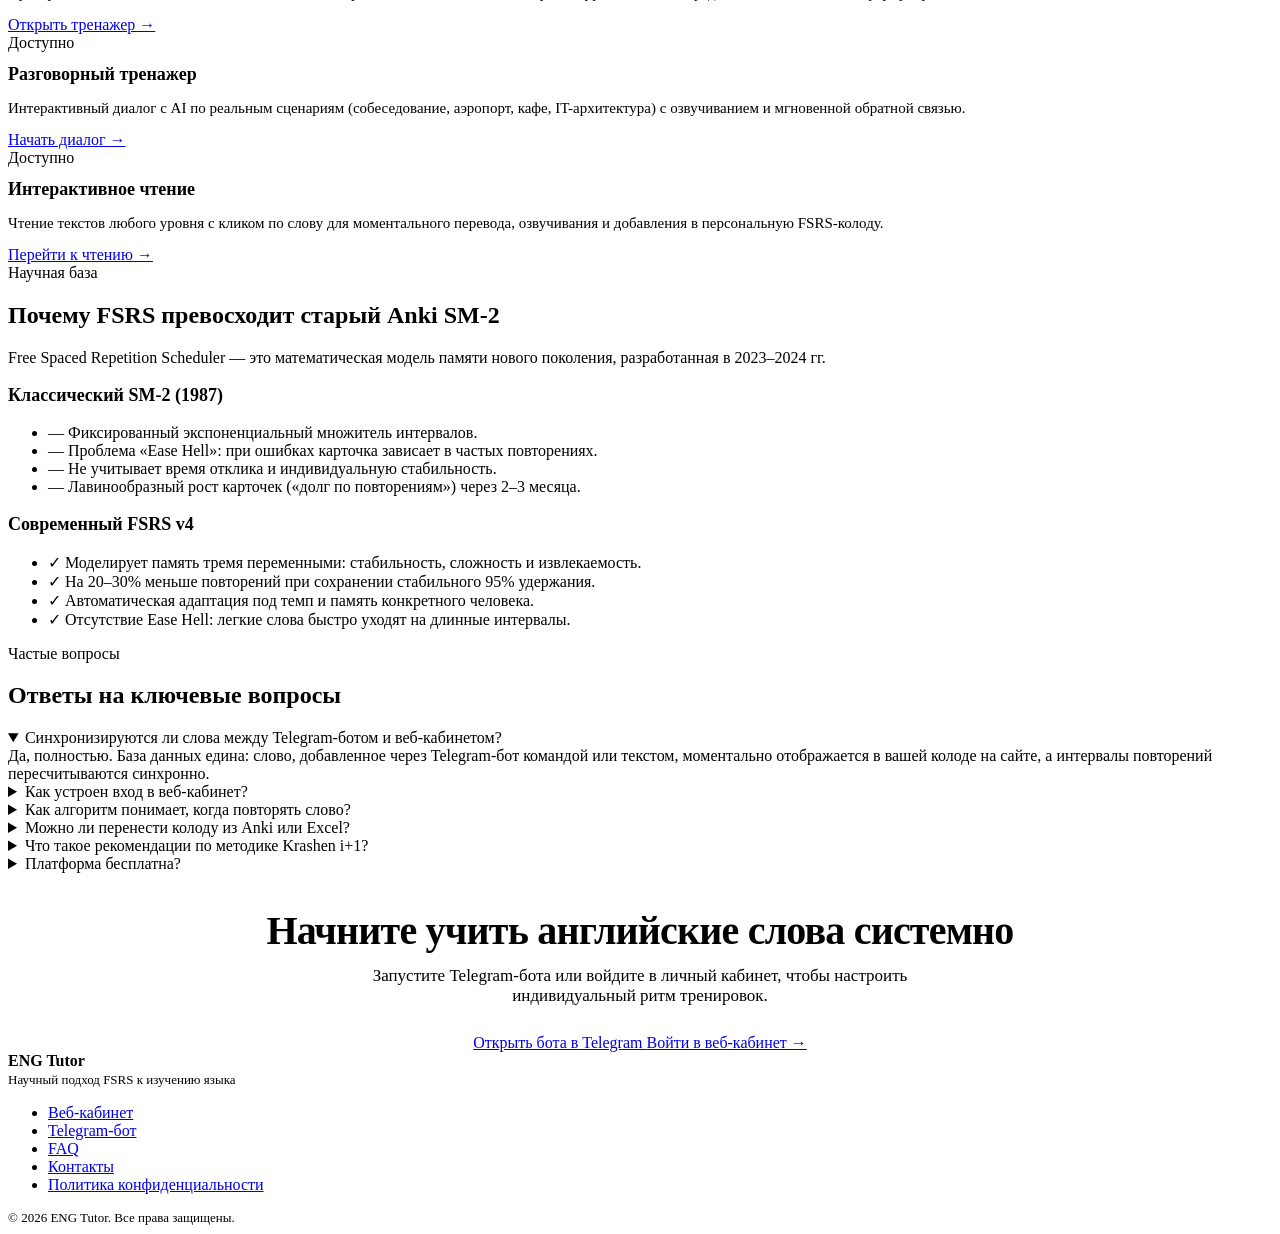
==== commit 829fd11e: "feat: add writing review, speaking simulator, reading lab, email OTP auth, and fix word addition" ====
--- a/app/web/index.html
+++ b/app/web/index.html
@@ -55,14 +55,14 @@
       </nav>
 
       <div class="nav-actions">
-        <a href="https://t.me/ENG_Tutor_FSRS_bot" target="_blank" rel="noopener noreferrer" class="btn btn-secondary btn-sm btn-header-tg">
+        <a href="https://t.me/nigerbbbit_bot" target="_blank" rel="noopener noreferrer" class="btn btn-secondary btn-sm btn-header-tg">
           <svg width="16" height="16" viewBox="0 0 24 24" fill="currentColor">
             <path d="M12 2C6.48 2 2 6.48 2 12s4.48 10 10 10 10-4.48 10-10S17.52 2 12 2zm4.64 6.8c-.15 1.58-.8 5.42-1.13 7.19-.14.75-.42 1-.68 1.03-.58.05-1.02-.38-1.58-.75-.88-.58-1.38-.94-2.23-1.5-.99-.65-.35-1.01.22-1.59.15-.15 2.71-2.48 2.76-2.69a.2.2 0 00-.05-.18c-.06-.05-.14-.03-.21-.02-.09.02-1.49.95-4.22 2.79-.4.27-.76.41-1.08.4-.36-.01-1.04-.2-1.55-.37-.63-.2-1.12-.31-1.08-.66.02-.18.27-.36.74-.55 2.92-1.27 4.86-2.11 5.83-2.51 2.78-1.16 3.35-1.36 3.73-1.36.08 0 .27.02.39.12.1.08.13.19.14.27-.01.06.01.24 0 .38z"/>
           </svg>
           Telegram-бот
         </a>
         <a href="/app" class="btn btn-primary btn-sm">
-          Войти в кабинет ➔
+          Войти в кабинет →
         </a>
       </div>
     </div>
@@ -86,11 +86,11 @@
         </p>
 
         <div class="hero-cta-group">
-          <a href="https://t.me/ENG_Tutor_FSRS_bot" target="_blank" rel="noopener noreferrer" class="btn btn-primary btn-lg">
+          <a href="https://t.me/nigerbbbit_bot" target="_blank" rel="noopener noreferrer" class="btn btn-primary btn-lg">
             Открыть в Telegram
           </a>
           <a href="/app" class="btn btn-secondary btn-lg">
-            Войти в веб-кабинет ➔
+            Войти в веб-кабинет →
           </a>
         </div>
 
@@ -98,7 +98,10 @@
         <div class="hero-demo-wrapper">
           <div class="hero-demo-card">
             <div class="demo-card-header">
-              <span>Синхронизация Telegram и Web-кабинета в реальном времени</span>
+              <span style="display: flex; align-items: center; gap: 8px;">
+                <span class="live-dot" style="display: inline-block; width: 8px; height: 8px; border-radius: 50%; background: #22c55e;"></span>
+                Синхронизация Telegram и Web-кабинета в реальном времени
+              </span>
               <span style="font-family: var(--font-mono); font-size: 0.75rem;">FSRS v4 Scheduler</span>
             </div>
 
@@ -108,7 +111,10 @@
                   1. Отправлено боту в Telegram
                 </div>
                 <div class="demo-telegram-bubble">
-                  <strong>resilience</strong>
+                  <div style="display: flex; justify-content: space-between; align-items: center;">
+                    <strong>resilience</strong>
+                    <button onclick="speakDemoWord('resilience')" style="background: none; border: none; cursor: pointer; color: var(--color-text-muted); font-size: 1rem;" title="Озвучить" aria-label="Озвучить resilience">🔊</button>
+                  </div>
                   <div style="font-size: 0.8125rem; color: var(--color-text-secondary); margin-top: 4px;">
                     «Technological resilience is essential in engineering.»
                   </div>
@@ -119,19 +125,32 @@
               </div>
 
               <div class="demo-box">
-                <div style="font-size: 0.8125rem; font-weight: 600; color: var(--color-text-muted); text-transform: uppercase;">
-                  2. Появилось в веб-кабинете FSRS
+                <div style="display: flex; justify-content: space-between; align-items: center;">
+                  <div style="font-size: 0.8125rem; font-weight: 600; color: var(--color-text-muted); text-transform: uppercase;">
+                    2. Появилось в веб-кабинете FSRS
+                  </div>
+                  <span style="font-size: 0.6875rem; color: var(--color-text-muted);">Кликните для переворота</span>
                 </div>
-                <div style="margin-top: 12px; background: var(--color-surface); border: 1px solid var(--color-border); border-radius: var(--radius-md); padding: 12px 16px;">
-                  <div style="display: flex; justify-content: space-between; align-items: baseline;">
-                    <strong style="font-size: 1.0625rem;">resilience</strong>
-                    <span class="cefr-pill">B2</span>
+                <div id="heroInteractiveCard" onclick="toggleHeroCardFlip()" style="cursor: pointer; margin-top: 12px; background: var(--color-surface); border: 1px solid var(--color-border); border-radius: var(--radius-md); padding: 14px 16px; transition: var(--transition);">
+                  <div id="heroCardFront">
+                    <div style="display: flex; justify-content: space-between; align-items: baseline;">
+                      <strong style="font-size: 1.0625rem;">resilience</strong>
+                      <span class="cefr-pill">B2</span>
+                    </div>
+                    <div style="font-size: 0.875rem; color: var(--color-text-secondary); margin-top: 4px;">
+                      устойчивость, способность восстанавливаться
+                    </div>
+                    <div style="margin-top: 8px; font-size: 0.75rem; color: var(--color-text-muted); border-top: 1px solid var(--color-border); padding-top: 6px; display: flex; justify-content: space-between;">
+                      <span>Интервал памяти FSRS:</span>
+                      <strong>+3 дня</strong>
+                    </div>
                   </div>
-                  <div style="font-size: 0.875rem; color: var(--color-text-secondary); margin-top: 2px;">
-                    устойчивость, способность восстанавливаться
-                  </div>
-                  <div style="margin-top: 8px; font-size: 0.75rem; color: var(--color-text-muted); border-top: 1px solid var(--color-border); padding-top: 6px;">
-                    Следующее повторение: через 3 дня
+                  <div id="heroCardBack" style="display: none;">
+                    <div style="font-size: 0.75rem; color: var(--color-text-muted); text-transform: uppercase; margin-bottom: 4px;">Обратная сторона (Карточка №2):</div>
+                    <strong style="font-size: 0.9375rem; color: var(--color-text-primary);">«Способность системы сохранять работоспособность»</strong>
+                    <div style="margin-top: 8px; font-size: 0.8125rem; color: var(--color-success);">
+                      Ответ: <em>resilience</em>
+                    </div>
                   </div>
                 </div>
               </div>
@@ -165,7 +184,7 @@
             <div class="step-number">02</div>
             <h3 class="step-heading">Повторяйте по науке</h3>
             <p class="step-text">
-              Алгоритм FSRS чередует 4 типа карточек: прямой перевод (EN➔RU), обратный (RU➔EN), пропуск в предложении и аудирование, исключая механическое заучивание.
+              Алгоритм FSRS чередует 4 типа карточек: прямой перевод (EN → RU), обратный (RU → EN), пропуск в предложении и аудирование, исключая механическое заучивание.
             </p>
           </div>
 
@@ -239,22 +258,36 @@
           <!-- 5. Writing -->
           <div class="feature-card">
             <div class="feature-top">
-              <span class="feature-badge-dev">В разработке</span>
+              <span class="feature-badge-available">Доступно</span>
               <h3 style="font-size: 1.125rem; font-weight: 600; margin-top: 12px; margin-bottom: 6px;">Рецензирование письма</h3>
-              <p style="font-size: 0.9375rem; color: var(--color-text-secondary);">
-                Проверка эссе и коротких письменных ответов с анализом стилистических ошибок и предложением более естественных формулировок.
-              </p>
+              <p style="font-size: 0.9375rem; color: var(--color-text-secondary); margin-bottom: 14px;">
+                Проверка эссе и текстов: автоматическое выявление грамматических неточностей, расчет уровня CEFR и предложения естественных формулировок от носителей.
+              </p>
+              <a href="/app/practice" class="btn btn-secondary btn-sm">Открыть тренажер →</a>
             </div>
           </div>
 
           <!-- 6. Speaking -->
           <div class="feature-card">
             <div class="feature-top">
-              <span class="feature-badge-dev">В разработке</span>
+              <span class="feature-badge-available">Доступно</span>
               <h3 style="font-size: 1.125rem; font-weight: 600; margin-top: 12px; margin-bottom: 6px;">Разговорный тренажер</h3>
-              <p style="font-size: 0.9375rem; color: var(--color-text-secondary);">
-                Голосовой диалог с AI для преодоления языкового барьера и отработки спонтанной связной речи в реальных ситуациях.
-              </p>
+              <p style="font-size: 0.9375rem; color: var(--color-text-secondary); margin-bottom: 14px;">
+                Интерактивный диалог с AI по реальным сценариям (собеседование, аэропорт, кафе, IT-архитектура) с озвучиванием и мгновенной обратной связью.
+              </p>
+              <a href="/app/practice" class="btn btn-secondary btn-sm">Начать диалог →</a>
+            </div>
+          </div>
+
+          <!-- 7. Interactive Reading Studio -->
+          <div class="feature-card">
+            <div class="feature-top">
+              <span class="feature-badge-available">Доступно</span>
+              <h3 style="font-size: 1.125rem; font-weight: 600; margin-top: 12px; margin-bottom: 6px;">Интерактивное чтение</h3>
+              <p style="font-size: 0.9375rem; color: var(--color-text-secondary); margin-bottom: 14px;">
+                Чтение текстов любого уровня с кликом по слову для моментального перевода, озвучивания и добавления в персональную FSRS-колоду.
+              </p>
+              <a href="/app/reading" class="btn btn-secondary btn-sm">Перейти к чтению →</a>
             </div>
           </div>
         </div>
@@ -361,11 +394,11 @@
         </p>
 
         <div class="hero-cta-group">
-          <a href="https://t.me/ENG_Tutor_FSRS_bot" target="_blank" rel="noopener noreferrer" class="btn btn-primary btn-lg">
+          <a href="https://t.me/nigerbbbit_bot" target="_blank" rel="noopener noreferrer" class="btn btn-primary btn-lg">
             Открыть бота в Telegram
           </a>
           <a href="/app" class="btn btn-secondary btn-lg">
-            Войти в веб-кабинет ➔
+            Войти в веб-кабинет →
           </a>
         </div>
       </div>
@@ -384,9 +417,9 @@
 
       <ul class="footer-links">
         <li><a href="/app">Веб-кабинет</a></li>
-        <li><a href="https://t.me/ENG_Tutor_FSRS_bot" target="_blank" rel="noopener noreferrer">Telegram-бот</a></li>
+        <li><a href="https://t.me/nigerbbbit_bot" target="_blank" rel="noopener noreferrer">Telegram-бот</a></li>
         <li><a href="#faq">FAQ</a></li>
-        <li><a href="https://t.me/ENG_Tutor_FSRS_bot" target="_blank" rel="noopener noreferrer">Контакты</a></li>
+        <li><a href="https://t.me/nigerbbbit_bot" target="_blank" rel="noopener noreferrer">Контакты</a></li>
         <li><a href="#privacy" onclick="openPrivacyModal(event)">Политика конфиденциальности</a></li>
       </ul>
 
@@ -442,6 +475,29 @@
     document.addEventListener('keydown', function(e) {
       if (e.key === 'Escape') closePrivacyModal();
     });
+
+    function toggleHeroCardFlip() {
+      const front = document.getElementById('heroCardFront');
+      const back = document.getElementById('heroCardBack');
+      if (!front || !back) return;
+      if (front.style.display === 'none') {
+        front.style.display = 'block';
+        back.style.display = 'none';
+      } else {
+        front.style.display = 'none';
+        back.style.display = 'block';
+      }
+    }
+
+    function speakDemoWord(text) {
+      if ('speechSynthesis' in window) {
+        window.speechSynthesis.cancel();
+        const u = new SpeechSynthesisUtterance(text);
+        u.lang = 'en-US';
+        u.rate = 0.9;
+        window.speechSynthesis.speak(u);
+      }
+    }
   </script>
 </body>
 </html>
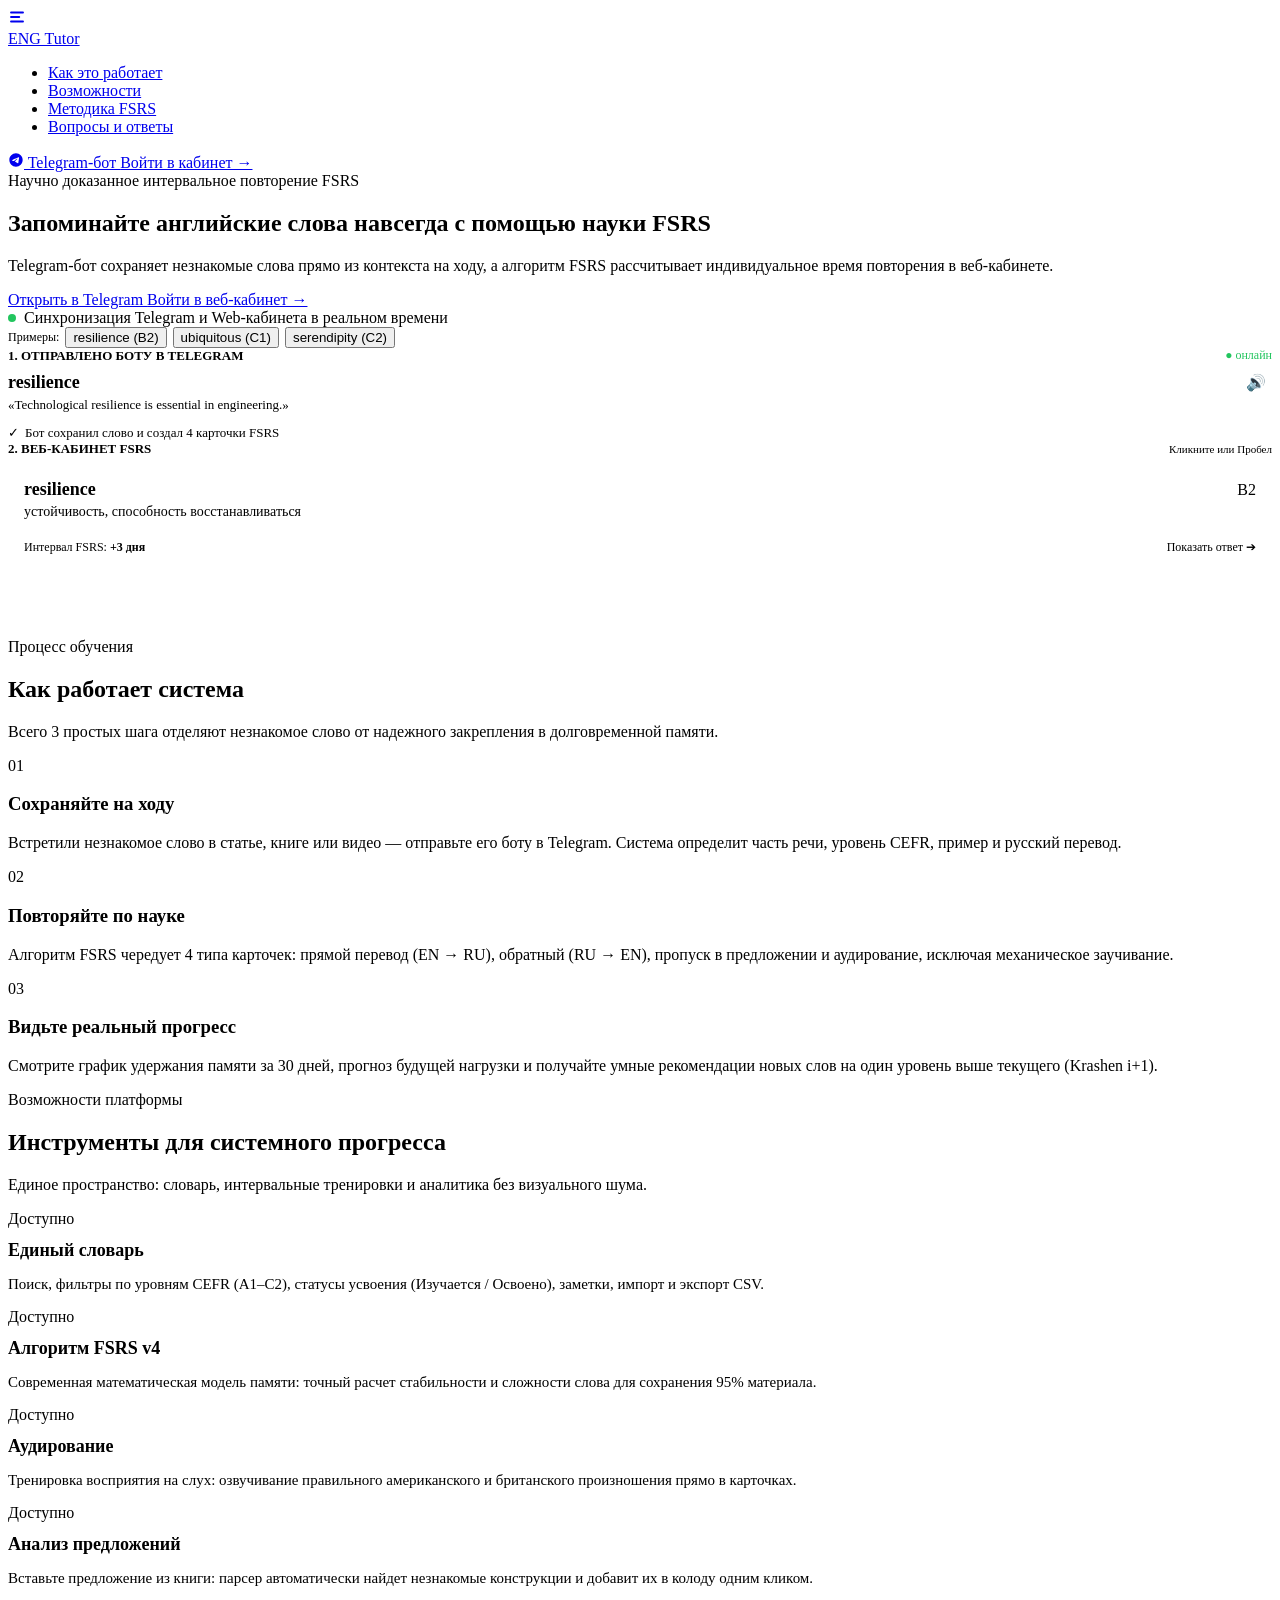
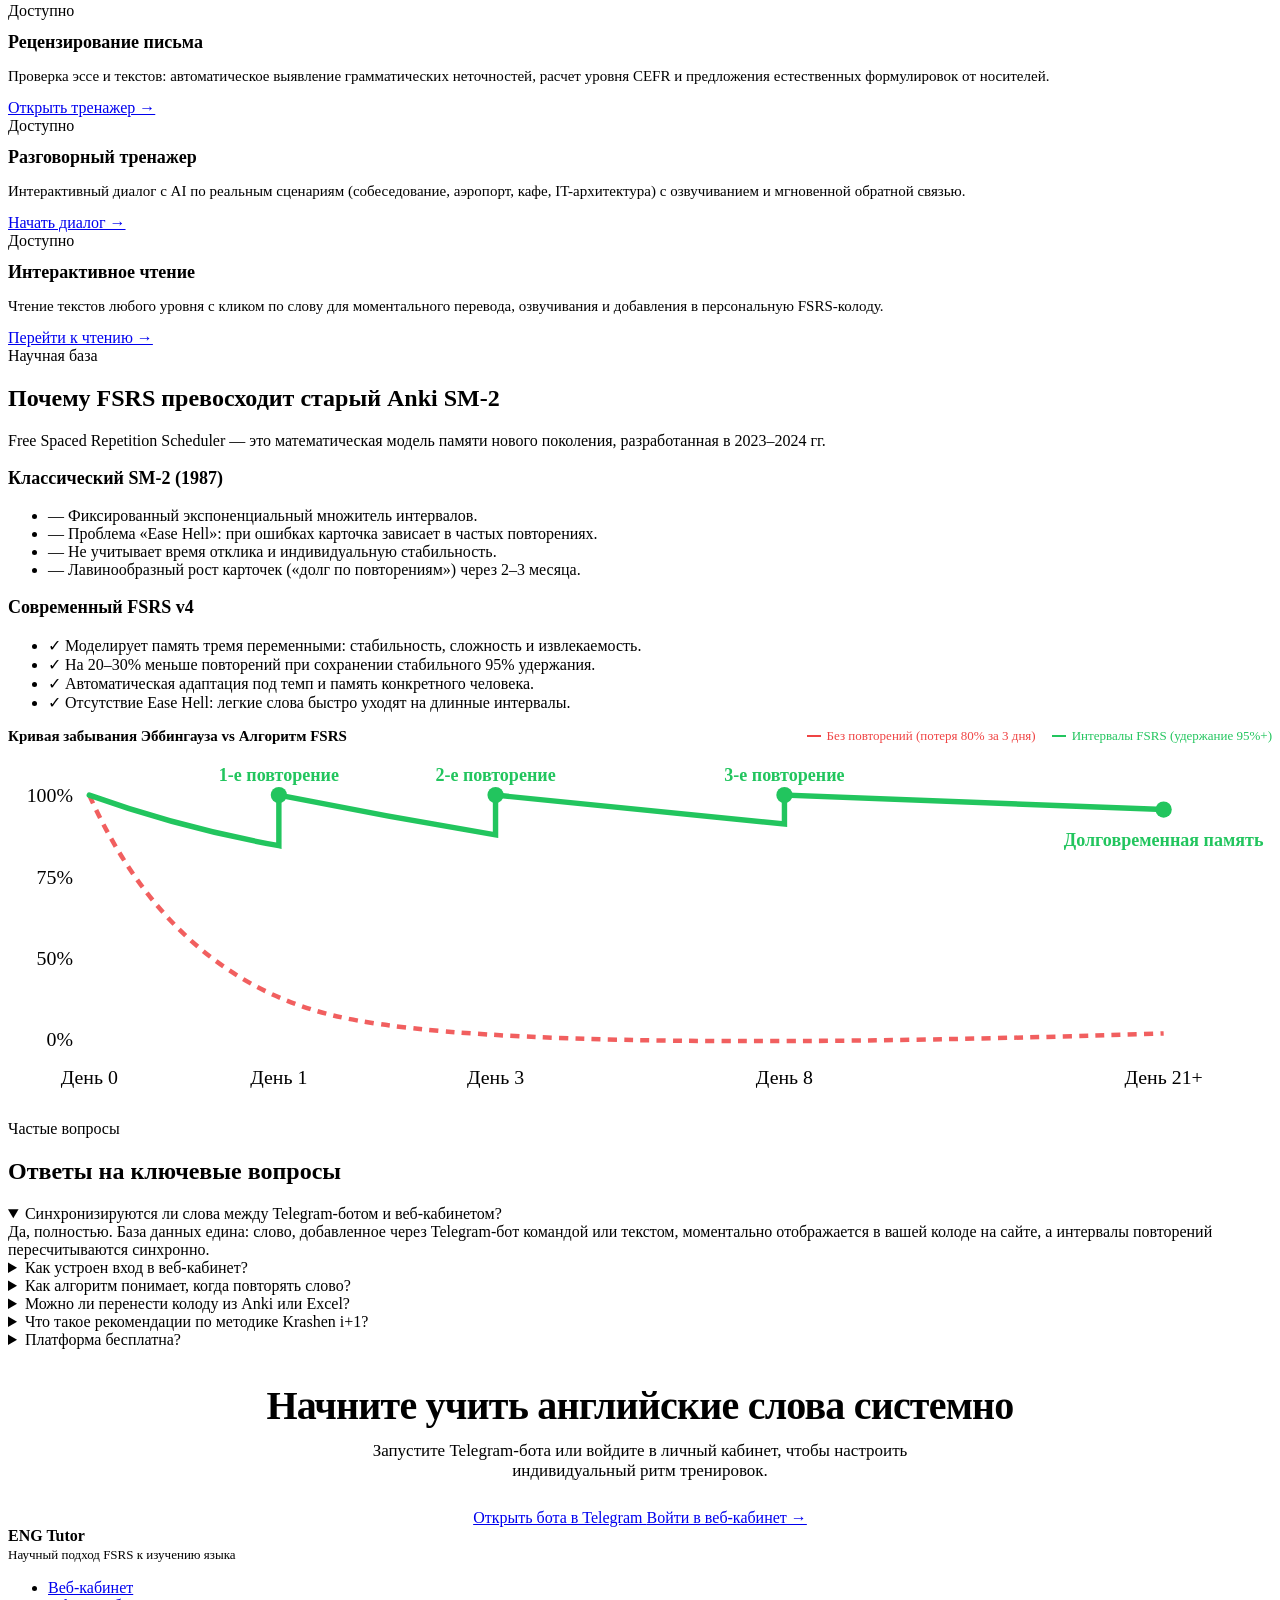
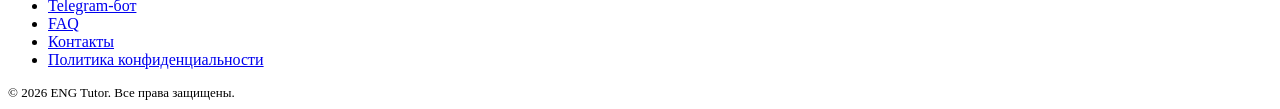
==== commit 005fc989: "feat: complete writing & speaking studios, live landing animations, and email OTP delivery" ====
--- a/app/web/index.html
+++ b/app/web/index.html
@@ -70,11 +70,12 @@
 
   <main>
     <!-- Hero Section -->
-    <section class="hero-section">
-      <div class="site-container">
+    <section class="hero-section" style="position: relative;">
+      <div class="hero-glow-bg"></div>
+      <div class="site-container" style="position: relative; z-index: 1;">
         <div class="hero-badge">
           <span class="hero-badge-dot"></span>
-          <span>Научно доказанное интервальное повторение</span>
+          <span>Научно доказанное интервальное повторение FSRS</span>
         </div>
 
         <h1 class="hero-headline">
@@ -102,54 +103,81 @@
                 <span class="live-dot" style="display: inline-block; width: 8px; height: 8px; border-radius: 50%; background: #22c55e;"></span>
                 Синхронизация Telegram и Web-кабинета в реальном времени
               </span>
-              <span style="font-family: var(--font-mono); font-size: 0.75rem;">FSRS v4 Scheduler</span>
+              <div style="display: flex; gap: 6px; align-items: center;">
+                <span style="font-size: 0.75rem; color: var(--color-text-muted);">Примеры:</span>
+                <button class="demo-word-pill active" onclick="switchDemoWord(0)">resilience (B2)</button>
+                <button class="demo-word-pill" onclick="switchDemoWord(1)">ubiquitous (C1)</button>
+                <button class="demo-word-pill" onclick="switchDemoWord(2)">serendipity (C2)</button>
+              </div>
             </div>
 
             <div class="demo-step-row">
+              <!-- Column 1: Telegram Bot Message -->
               <div class="demo-box">
-                <div style="font-size: 0.8125rem; font-weight: 600; color: var(--color-text-muted); text-transform: uppercase;">
-                  1. Отправлено боту в Telegram
+                <div style="display: flex; justify-content: space-between; align-items: center; margin-bottom: 8px;">
+                  <div style="font-size: 0.8125rem; font-weight: 600; color: var(--color-text-muted); text-transform: uppercase;">
+                    1. Отправлено боту в Telegram
+                  </div>
+                  <span style="font-size: 0.75rem; color: #22c55e; display: inline-flex; align-items: center; gap: 4px;">
+                    ● онлайн
+                  </span>
                 </div>
-                <div class="demo-telegram-bubble">
+                
+                <div class="demo-telegram-bubble" id="demoTelegramBubble">
                   <div style="display: flex; justify-content: space-between; align-items: center;">
-                    <strong>resilience</strong>
-                    <button onclick="speakDemoWord('resilience')" style="background: none; border: none; cursor: pointer; color: var(--color-text-muted); font-size: 1rem;" title="Озвучить" aria-label="Озвучить resilience">🔊</button>
+                    <strong id="demoWordText" style="font-size: 1.125rem;">resilience</strong>
+                    <button onclick="speakDemoWord(currentDemoWord.lemma)" style="background: none; border: none; cursor: pointer; color: var(--color-text-muted); font-size: 1rem;" title="Озвучить" aria-label="Озвучить слово">🔊</button>
                   </div>
-                  <div style="font-size: 0.8125rem; color: var(--color-text-secondary); margin-top: 4px;">
+                  <div id="demoWordExample" style="font-size: 0.8125rem; color: var(--color-text-secondary); margin-top: 4px;">
                     «Technological resilience is essential in engineering.»
                   </div>
                 </div>
-                <div style="margin-top: 12px; font-size: 0.8125rem; color: var(--color-success); display: flex; align-items: center; gap: 6px;">
-                  <span>✓</span> Бот определил уровень B2 и создал 4 карточки
+
+                <div id="demoBotStatus" style="margin-top: 12px; font-size: 0.8125rem; color: var(--color-success); display: flex; align-items: center; gap: 6px;">
+                  <span>✓</span> Бот сохранил слово и создал 4 карточки FSRS
                 </div>
               </div>
 
+              <!-- Column 2: Web Cabinet FSRS Spaced Card -->
               <div class="demo-box">
-                <div style="display: flex; justify-content: space-between; align-items: center;">
+                <div style="display: flex; justify-content: space-between; align-items: center; margin-bottom: 8px;">
                   <div style="font-size: 0.8125rem; font-weight: 600; color: var(--color-text-muted); text-transform: uppercase;">
-                    2. Появилось в веб-кабинете FSRS
+                    2. Веб-кабинет FSRS
                   </div>
-                  <span style="font-size: 0.6875rem; color: var(--color-text-muted);">Кликните для переворота</span>
+                  <span style="font-size: 0.6875rem; color: var(--color-text-muted);">Кликните или Пробел</span>
                 </div>
-                <div id="heroInteractiveCard" onclick="toggleHeroCardFlip()" style="cursor: pointer; margin-top: 12px; background: var(--color-surface); border: 1px solid var(--color-border); border-radius: var(--radius-md); padding: 14px 16px; transition: var(--transition);">
-                  <div id="heroCardFront">
-                    <div style="display: flex; justify-content: space-between; align-items: baseline;">
-                      <strong style="font-size: 1.0625rem;">resilience</strong>
-                      <span class="cefr-pill">B2</span>
+
+                <div class="flip-card-container">
+                  <div id="heroInteractiveCard" class="flip-card-inner" onclick="toggleHeroCardFlip()" style="cursor: pointer; background: var(--color-surface); border: 1px solid var(--color-border); border-radius: var(--radius-md); padding: 14px 16px; min-height: 145px; transition: var(--transition);">
+                    <!-- Front -->
+                    <div id="heroCardFront" class="flip-card-front">
+                      <div style="display: flex; justify-content: space-between; align-items: baseline;">
+                        <strong id="demoCardLemma" style="font-size: 1.125rem;">resilience</strong>
+                        <span id="demoCardCefr" class="cefr-pill">B2</span>
+                      </div>
+                      <div id="demoCardTrans" style="font-size: 0.875rem; color: var(--color-text-secondary); margin-top: 4px;">
+                        устойчивость, способность восстанавливаться
+                      </div>
+                      <div style="margin-top: 12px; font-size: 0.75rem; color: var(--color-text-muted); border-top: 1px solid var(--color-border); padding-top: 8px; display: flex; justify-content: space-between; align-items: center;">
+                        <span id="demoCardInterval">Интервал FSRS: <strong>+3 дня</strong></span>
+                        <span style="color: var(--color-primary); font-weight: 500;">Показать ответ ➔</span>
+                      </div>
                     </div>
-                    <div style="font-size: 0.875rem; color: var(--color-text-secondary); margin-top: 4px;">
-                      устойчивость, способность восстанавливаться
-                    </div>
-                    <div style="margin-top: 8px; font-size: 0.75rem; color: var(--color-text-muted); border-top: 1px solid var(--color-border); padding-top: 6px; display: flex; justify-content: space-between;">
-                      <span>Интервал памяти FSRS:</span>
-                      <strong>+3 дня</strong>
-                    </div>
-                  </div>
-                  <div id="heroCardBack" style="display: none;">
-                    <div style="font-size: 0.75rem; color: var(--color-text-muted); text-transform: uppercase; margin-bottom: 4px;">Обратная сторона (Карточка №2):</div>
-                    <strong style="font-size: 0.9375rem; color: var(--color-text-primary);">«Способность системы сохранять работоспособность»</strong>
-                    <div style="margin-top: 8px; font-size: 0.8125rem; color: var(--color-success);">
-                      Ответ: <em>resilience</em>
+
+                    <!-- Back -->
+                    <div id="heroCardBack" class="flip-card-back" style="display: none;">
+                      <div style="font-size: 0.75rem; color: var(--color-text-muted); text-transform: uppercase; margin-bottom: 4px;">Проверка извлечения (Active Recall):</div>
+                      <div id="demoCardPrompt" style="font-size: 0.875rem; color: var(--color-text-primary); margin-bottom: 8px;">«Способность восстанавливаться после трудностей»</div>
+                      
+                      <!-- Rating choices -->
+                      <div style="display: grid; grid-template-columns: repeat(4, 1fr); gap: 4px; margin-top: 8px;" onclick="event.stopPropagation();">
+                        <button onclick="handleDemoRate(1)" class="btn btn-secondary btn-sm" style="font-size: 0.6875rem; padding: 4px 2px;">1: Снова</button>
+                        <button onclick="handleDemoRate(2)" class="btn btn-secondary btn-sm" style="font-size: 0.6875rem; padding: 4px 2px;">2: Трудно</button>
+                        <button onclick="handleDemoRate(3)" class="btn btn-secondary btn-sm" style="font-size: 0.6875rem; padding: 4px 2px; border-color: var(--color-primary);">3: Хорошо</button>
+                        <button onclick="handleDemoRate(4)" class="btn btn-secondary btn-sm" style="font-size: 0.6875rem; padding: 4px 2px;">4: Легко</button>
+                      </div>
+
+                      <div id="demoRateFeedback" style="display: none; margin-top: 8px; font-size: 0.75rem; color: var(--color-success); text-align: center;"></div>
                     </div>
                   </div>
                 </div>
@@ -325,6 +353,61 @@
               <li><span>✓</span> Отсутствие Ease Hell: легкие слова быстро уходят на длинные интервалы.</li>
             </ul>
           </div>
+        </div>
+
+        <!-- Interactive Animated Forgetting Curve SVG -->
+        <div style="margin-top: var(--space-6); padding: var(--space-5); background: var(--color-surface); border: 1px solid var(--color-border); border-radius: var(--radius-lg);">
+          <div style="display: flex; justify-content: space-between; align-items: center; margin-bottom: 14px; flex-wrap: wrap; gap: 8px;">
+            <strong style="font-size: 0.9375rem;">Кривая забывания Эббингауза vs Алгоритм FSRS</strong>
+            <div style="display: flex; gap: 16px; font-size: 0.8125rem; flex-wrap: wrap;">
+              <span style="display: inline-flex; align-items: center; gap: 6px; color: #ef4444;">
+                <span style="width: 14px; height: 2px; background: #ef4444; display: inline-block;"></span> Без повторений (потеря 80% за 3 дня)
+              </span>
+              <span style="display: inline-flex; align-items: center; gap: 6px; color: #22c55e;">
+                <span style="width: 14px; height: 2px; background: #22c55e; display: inline-block;"></span> Интервалы FSRS (удержание 95%+)
+              </span>
+            </div>
+          </div>
+
+          <svg viewBox="0 0 700 200" style="width: 100%; height: auto; display: block; overflow: visible;">
+            <!-- Grid lines -->
+            <line x1="45" y1="20" x2="680" y2="20" stroke="var(--color-border)" stroke-dasharray="3,3" />
+            <line x1="45" y1="65" x2="680" y2="65" stroke="var(--color-border)" stroke-dasharray="3,3" />
+            <line x1="45" y1="110" x2="680" y2="110" stroke="var(--color-border)" stroke-dasharray="3,3" />
+            <line x1="45" y1="155" x2="680" y2="155" stroke="var(--color-border)" />
+
+            <!-- Labels Y -->
+            <text x="36" y="24" fill="var(--color-text-muted)" font-size="11" text-anchor="end">100%</text>
+            <text x="36" y="69" fill="var(--color-text-muted)" font-size="11" text-anchor="end">75%</text>
+            <text x="36" y="114" fill="var(--color-text-muted)" font-size="11" text-anchor="end">50%</text>
+            <text x="36" y="159" fill="var(--color-text-muted)" font-size="11" text-anchor="end">0%</text>
+
+            <!-- Labels X -->
+            <text x="45" y="180" fill="var(--color-text-muted)" font-size="11" text-anchor="middle">День 0</text>
+            <text x="150" y="180" fill="var(--color-text-muted)" font-size="11" text-anchor="middle">День 1</text>
+            <text x="270" y="180" fill="var(--color-text-muted)" font-size="11" text-anchor="middle">День 3</text>
+            <text x="430" y="180" fill="var(--color-text-muted)" font-size="11" text-anchor="middle">День 8</text>
+            <text x="640" y="180" fill="var(--color-text-muted)" font-size="11" text-anchor="middle">День 21+</text>
+
+            <!-- Traditional Forgetting Curve (Steep drop to 20%) -->
+            <path d="M 45 20 Q 90 120 180 142 T 640 152" fill="none" stroke="#ef4444" stroke-width="2.5" stroke-dasharray="5,4" opacity="0.85" />
+
+            <!-- FSRS Adaptive Curve with Spikes -->
+            <path d="M 45 20 Q 95 38 150 48 L 150 20 Q 210 32 270 42 L 270 20 Q 350 28 430 36 L 430 20 Q 535 24 640 28" fill="none" stroke="#22c55e" stroke-width="3" stroke-linecap="round" />
+
+            <!-- Review nodes -->
+            <circle cx="150" cy="20" r="4.5" fill="#22c55e" stroke="var(--color-surface)" stroke-width="2" />
+            <text x="150" y="12" fill="#22c55e" font-size="10" font-weight="600" text-anchor="middle">1-е повторение</text>
+
+            <circle cx="270" cy="20" r="4.5" fill="#22c55e" stroke="var(--color-surface)" stroke-width="2" />
+            <text x="270" y="12" fill="#22c55e" font-size="10" font-weight="600" text-anchor="middle">2-е повторение</text>
+
+            <circle cx="430" cy="20" r="4.5" fill="#22c55e" stroke="var(--color-surface)" stroke-width="2" />
+            <text x="430" y="12" fill="#22c55e" font-size="10" font-weight="600" text-anchor="middle">3-е повторение</text>
+
+            <circle cx="640" cy="28" r="4.5" fill="#22c55e" stroke="var(--color-surface)" stroke-width="2" />
+            <text x="640" y="48" fill="#22c55e" font-size="10" font-weight="600" text-anchor="middle">Долговременная память</text>
+          </svg>
         </div>
       </div>
     </section>
@@ -476,17 +559,145 @@
       if (e.key === 'Escape') closePrivacyModal();
     });
 
+    const demoWords = [
+      {
+        lemma: "resilience",
+        transcription: "/rɪˈzɪl.jəns/",
+        cefr: "B2",
+        trans: "устойчивость, способность восстанавливаться",
+        example: "«Technological resilience is essential in engineering.»",
+        prompt: "«Способность восстанавливаться после трудностей»",
+        interval: "+3 дня"
+      },
+      {
+        lemma: "ubiquitous",
+        transcription: "/juːˈbɪk.wɪ.təs/",
+        cefr: "C1",
+        trans: "вездесущий, повсеместный",
+        example: "«Smartphones have become ubiquitous in modern society.»",
+        prompt: "«Присутствующий или встречающийся повсюду»",
+        interval: "+4 дня"
+      },
+      {
+        lemma: "serendipity",
+        transcription: "/ˌser.ənˈdɪp.ə.ti/",
+        cefr: "C2",
+        trans: "счастливая случайность, интуитивная прозорливость",
+        example: "«Finding this project was pure serendipity.»",
+        prompt: "«Удачное открытие, сделанное случайно»",
+        interval: "+5 дней"
+      }
+    ];
+    let currentDemoIndex = 0;
+    let currentDemoWord = demoWords[0];
+
+    function switchDemoWord(idx) {
+      if (idx < 0 || idx >= demoWords.length) return;
+      currentDemoIndex = idx;
+      currentDemoWord = demoWords[idx];
+
+      document.querySelectorAll('.demo-word-pill').forEach((pill, i) => {
+        if (i === idx) pill.classList.add('active');
+        else pill.classList.remove('active');
+      });
+
+      // Typing animation simulation
+      const bubble = document.getElementById('demoTelegramBubble');
+      const statusEl = document.getElementById('demoBotStatus');
+      if (bubble) {
+        bubble.innerHTML = '<div style="display: flex; align-items: center; gap: 8px; color: var(--color-text-muted); font-size: 0.8125rem;"><em>nigerbbbit_bot печатает</em> <span class="typing-dots"><span class="typing-dot"></span><span class="typing-dot"></span><span class="typing-dot"></span></span></div>';
+      }
+      if (statusEl) {
+        statusEl.innerHTML = '<span style="color: var(--color-text-muted);">Синхронизация FSRS...</span>';
+      }
+
+      setTimeout(() => {
+        if (bubble) {
+          bubble.innerHTML = `
+            <div style="display: flex; justify-content: space-between; align-items: center;">
+              <strong id="demoWordText" style="font-size: 1.125rem;">${currentDemoWord.lemma}</strong>
+              <button onclick="speakDemoWord('${currentDemoWord.lemma}')" style="background: none; border: none; cursor: pointer; color: var(--color-text-muted); font-size: 1rem;" title="Озвучить" aria-label="Озвучить слово">🔊</button>
+            </div>
+            <div id="demoWordExample" style="font-size: 0.8125rem; color: var(--color-text-secondary); margin-top: 4px;">
+              ${currentDemoWord.example}
+            </div>
+          `;
+        }
+        if (statusEl) {
+          statusEl.innerHTML = `<span>✓</span> Бот определил уровень ${currentDemoWord.cefr} и создал 4 карточки FSRS`;
+        }
+
+        // Update card
+        const lemmaEl = document.getElementById('demoCardLemma');
+        const cefrEl = document.getElementById('demoCardCefr');
+        const transEl = document.getElementById('demoCardTrans');
+        const intervalEl = document.getElementById('demoCardInterval');
+        const promptEl = document.getElementById('demoCardPrompt');
+
+        if (lemmaEl) lemmaEl.textContent = currentDemoWord.lemma;
+        if (cefrEl) cefrEl.textContent = currentDemoWord.cefr;
+        if (transEl) transEl.textContent = currentDemoWord.trans;
+        if (intervalEl) intervalEl.innerHTML = `Интервал FSRS: <strong>${currentDemoWord.interval}</strong>`;
+        if (promptEl) promptEl.textContent = currentDemoWord.prompt;
+
+        // Reset flip to front
+        const card = document.getElementById('heroInteractiveCard');
+        if (card && card.classList.contains('flipped')) {
+          card.classList.remove('flipped');
+        }
+        const front = document.getElementById('heroCardFront');
+        const back = document.getElementById('heroCardBack');
+        if (front) front.style.display = 'block';
+        if (back) back.style.display = 'none';
+
+        const feedback = document.getElementById('demoRateFeedback');
+        if (feedback) feedback.style.display = 'none';
+      }, 400);
+    }
+
     function toggleHeroCardFlip() {
+      const card = document.getElementById('heroInteractiveCard');
       const front = document.getElementById('heroCardFront');
       const back = document.getElementById('heroCardBack');
-      if (!front || !back) return;
-      if (front.style.display === 'none') {
+      if (!card || !front || !back) return;
+
+      const isFlipped = card.classList.toggle('flipped');
+      if (isFlipped) {
+        front.style.display = 'none';
+        back.style.display = 'block';
+      } else {
         front.style.display = 'block';
         back.style.display = 'none';
-      } else {
-        front.style.display = 'none';
-        back.style.display = 'block';
       }
+    }
+
+    document.addEventListener('keydown', function(e) {
+      if (e.code === 'Space' && !['input', 'textarea'].includes((document.activeElement || {}).tagName?.toLowerCase())) {
+        const card = document.getElementById('heroInteractiveCard');
+        if (card) {
+          e.preventDefault();
+          toggleHeroCardFlip();
+        }
+      }
+    });
+
+    function handleDemoRate(rating) {
+      const feedback = document.getElementById('demoRateFeedback');
+      if (!feedback) return;
+
+      const intervals = {
+        1: '+10 минут (Снова)',
+        2: '+1 день (Трудно)',
+        3: '+3 дня (Хорошо)',
+        4: '+7 дней (Легко)'
+      };
+
+      feedback.style.display = 'block';
+      feedback.innerHTML = `✓ FSRS обновил интервал: <strong>${intervals[rating]}</strong> (удержание 95%)`;
+
+      setTimeout(() => {
+        toggleHeroCardFlip();
+      }, 1600);
     }
 
     function speakDemoWord(text) {
